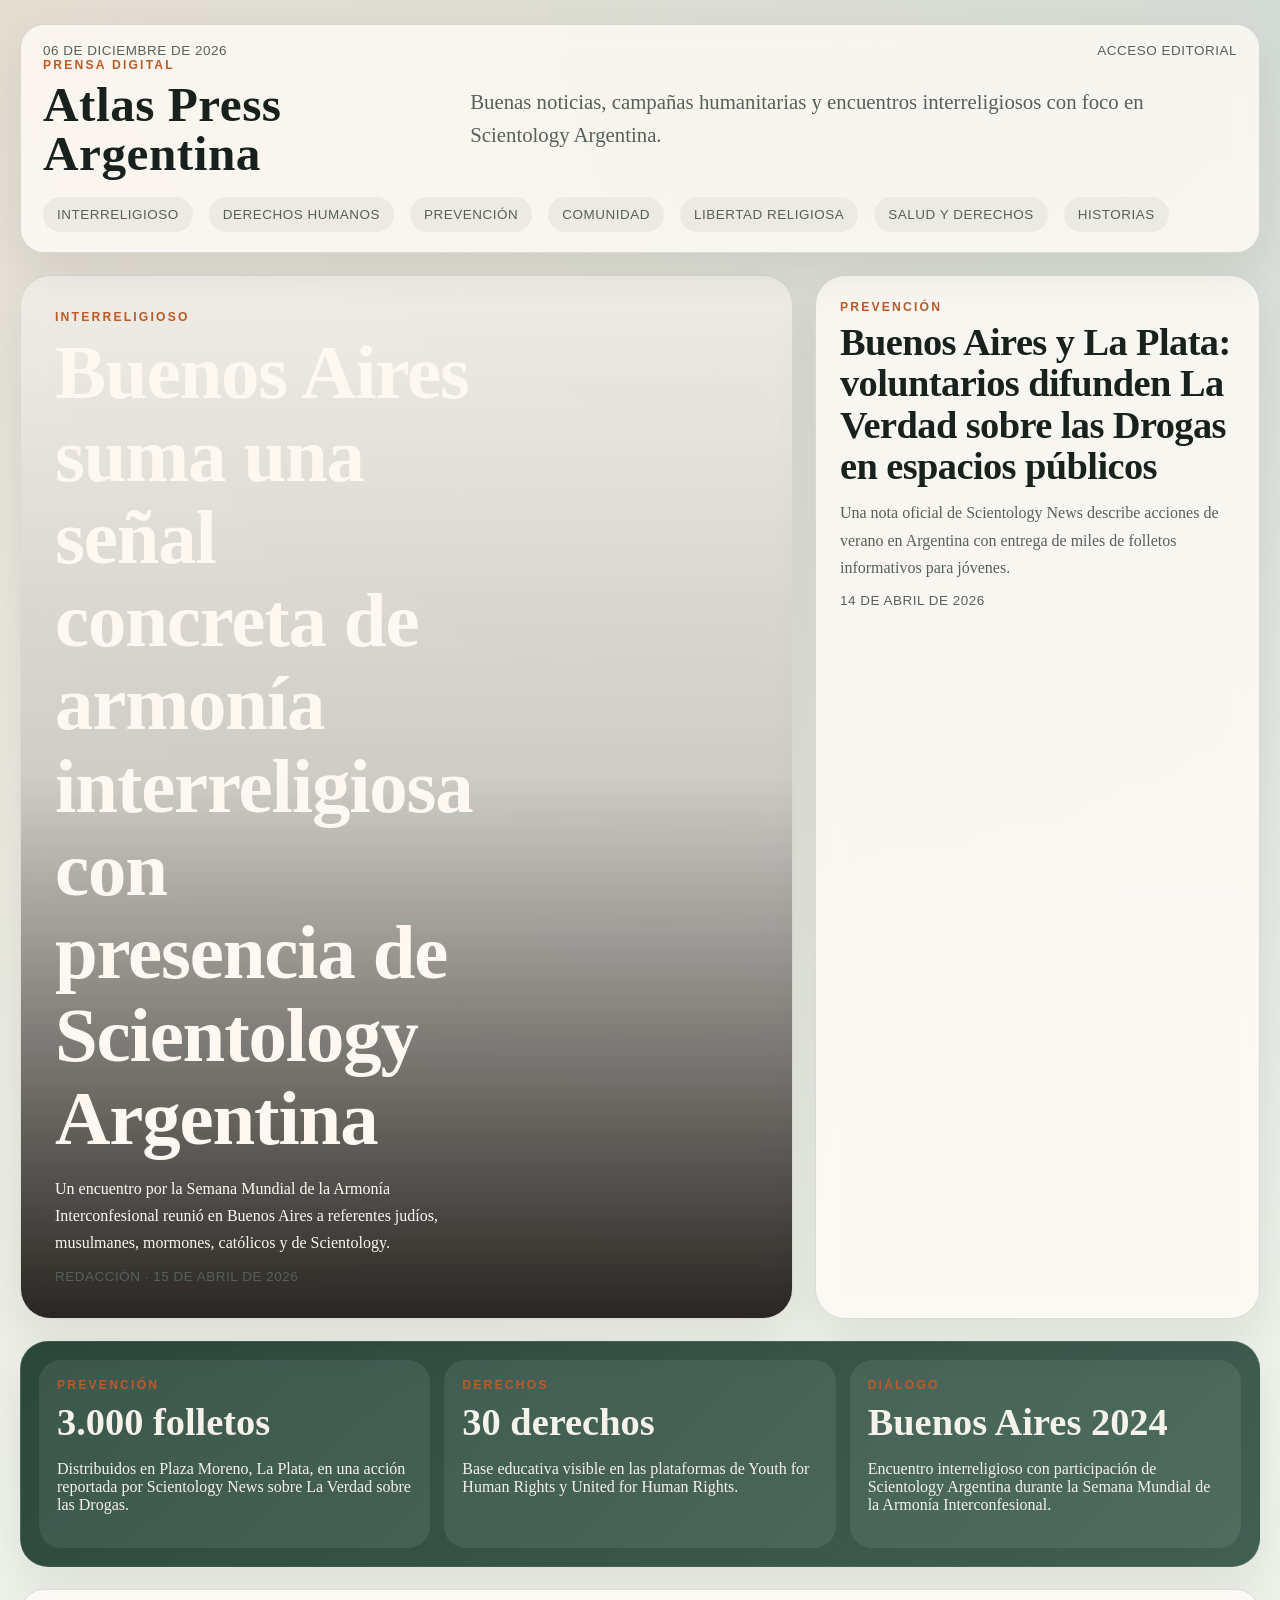
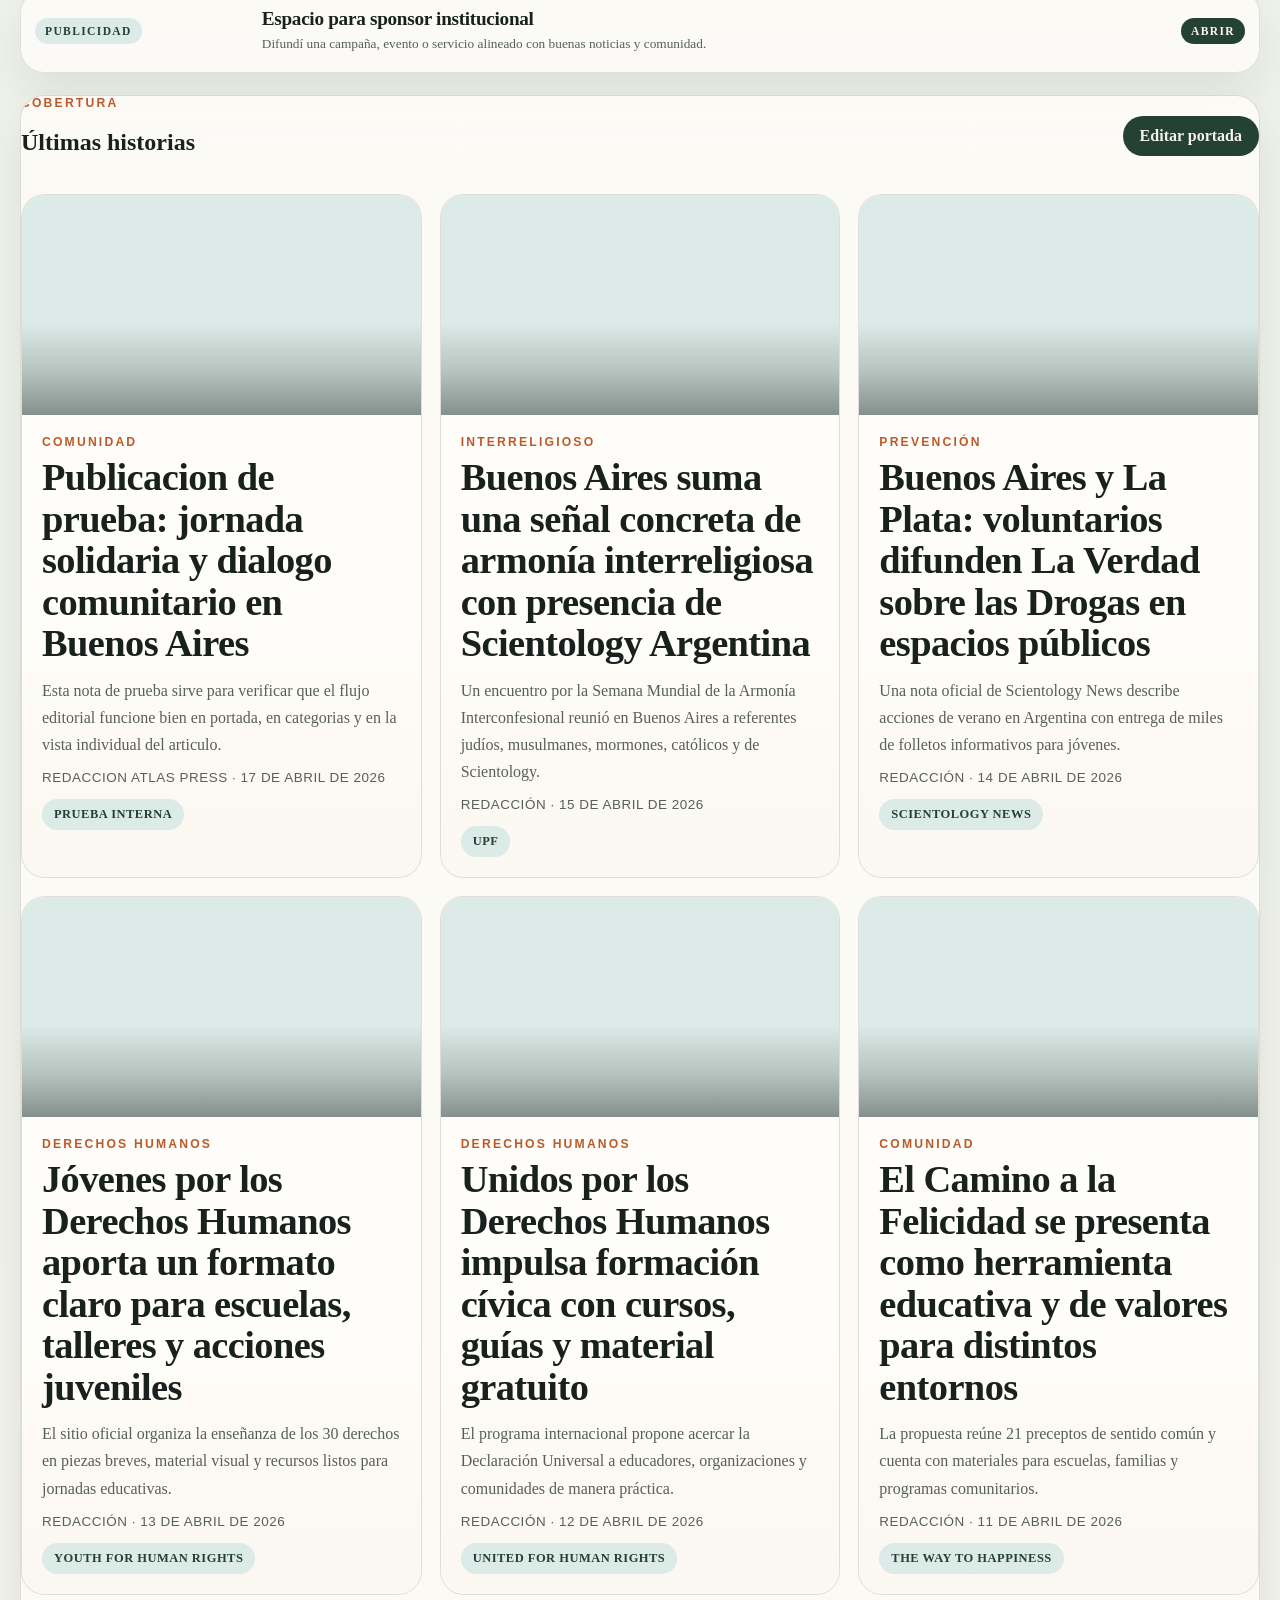
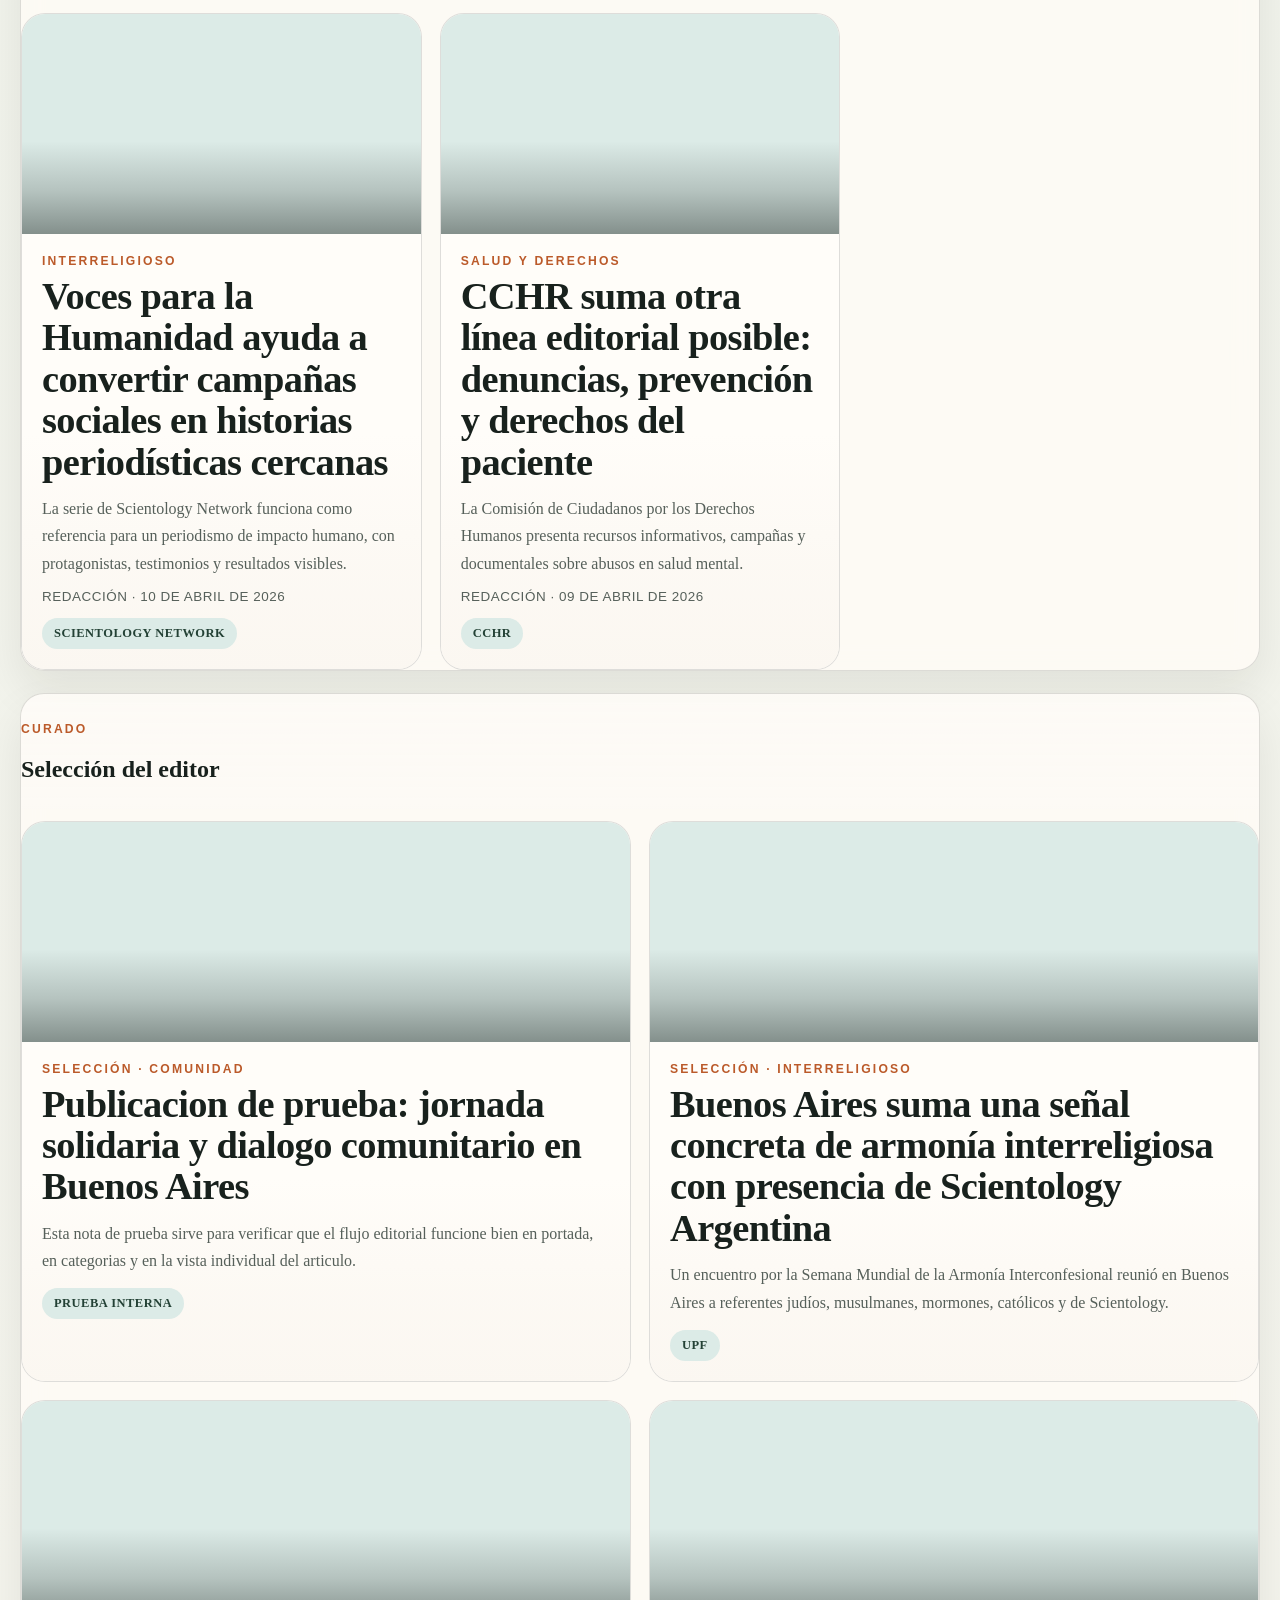
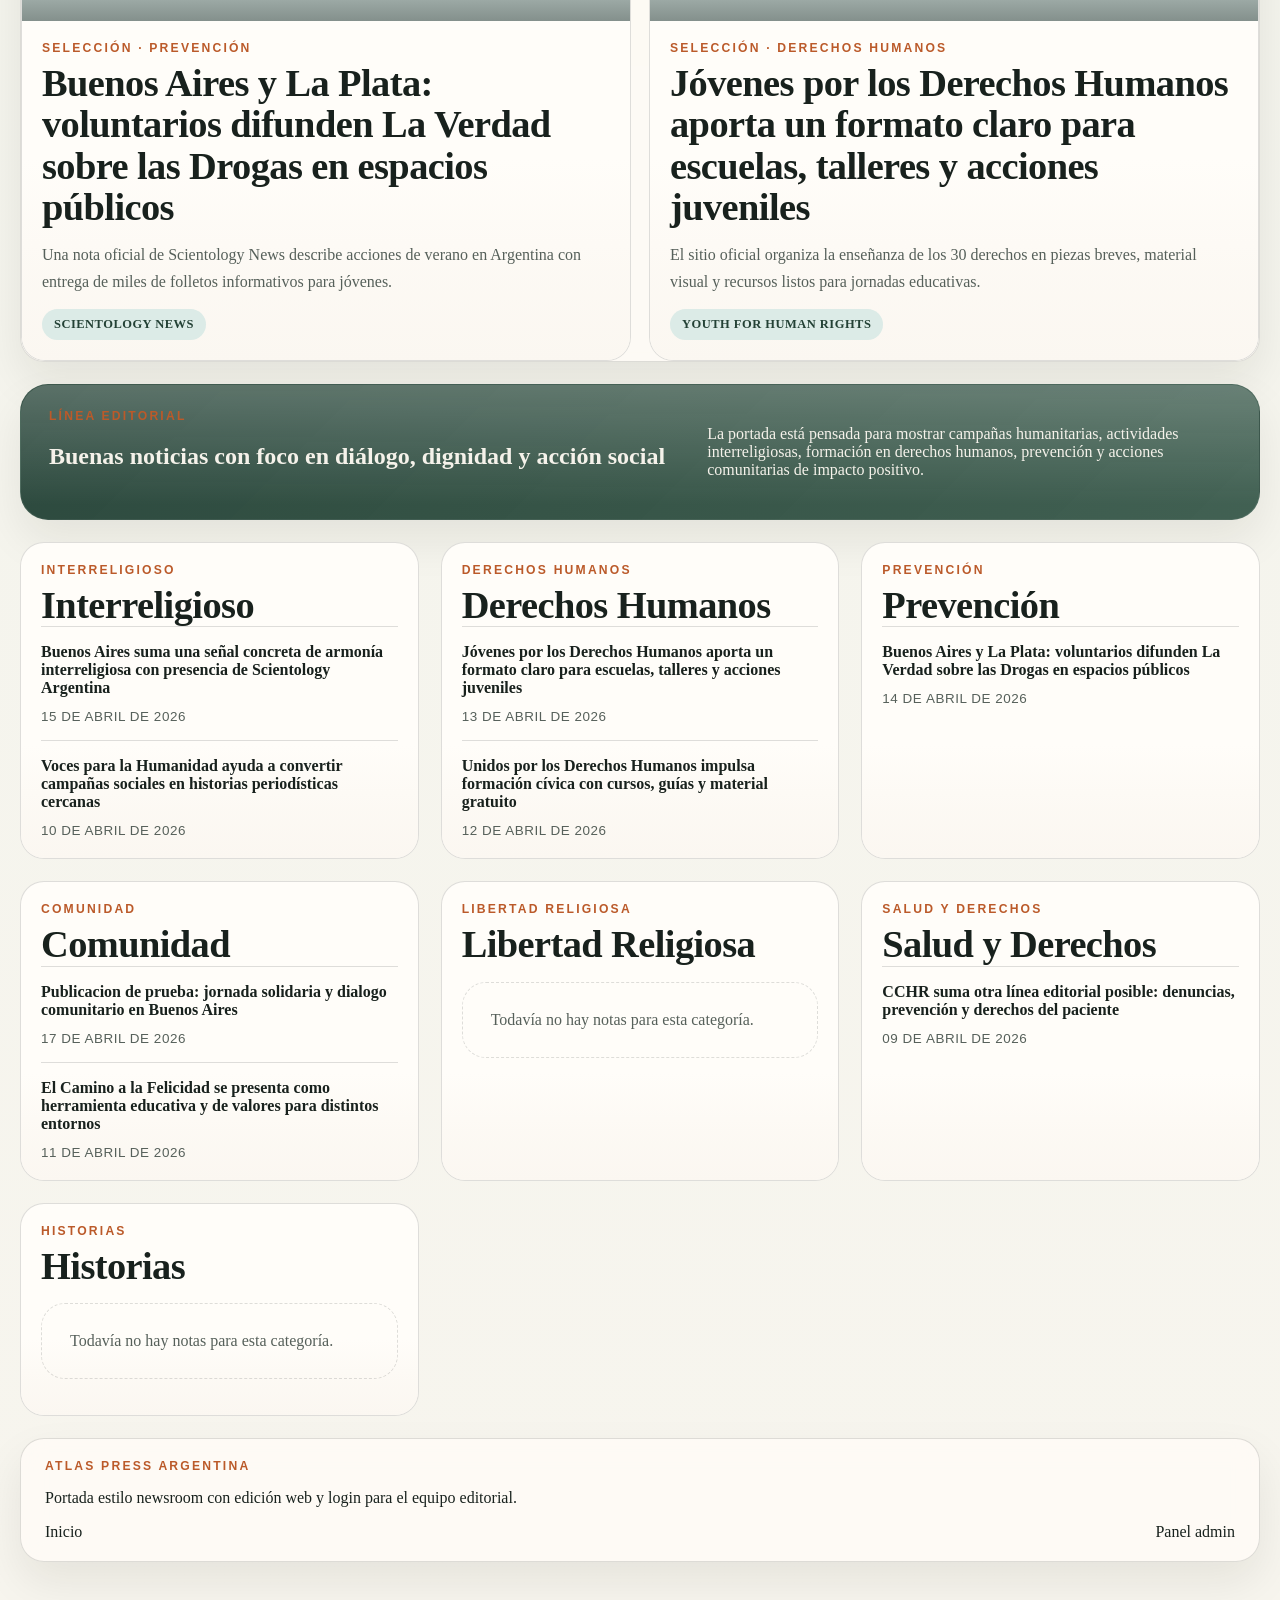
==== index.html @ bbb7d3df "Add files via upload" ====
<!DOCTYPE html>
<html lang="es">
<head>
  <meta charset="UTF-8">
  <meta name="viewport" content="width=device-width, initial-scale=1.0">
  <title>Atlas Press Argentina</title>
  <meta name="description" content="Portal editorial moderno con portada dinámica y administración web.">
  <link rel="stylesheet" href="assets/styles.css">
</head>
<body data-page="home">
  <div class="site-shell">
    <header class="topbar">
      <div class="topbar__meta">
        <span id="currentDate"></span>
        <a href="admin.html">Acceso editorial</a>
      </div>
      <div class="brand-row">
        <div>
          <p class="eyebrow">Prensa Digital</p>
          <a class="brand" href="index.html">Atlas Press<br>Argentina</a>
        </div>
        <p class="brand-copy">Noticias, análisis y cultura con una portada flexible para destacar lo importante.</p>
      </div>
      <nav class="section-nav" id="sectionNav"></nav>
    </header>

    <main class="layout">
      <section class="hero-grid">
        <article class="hero-card" id="heroStory"></article>
        <aside class="hero-side" id="heroSide"></aside>
      </section>

      <section class="impact-strip" id="impactStrip"></section>

      <aside class="sponsor-strip" id="sponsorStrip" aria-label="Publicidad"></aside>

      <section class="stream-section">
        <div class="section-heading">
          <div>
            <p class="eyebrow">Cobertura</p>
            <h2>Últimas historias</h2>
          </div>
          <a class="section-link" href="admin.html">Editar portada</a>
        </div>
        <div class="story-grid" id="latestStories"></div>
      </section>

      <section class="feature-band">
        <div class="section-heading">
          <div>
            <p class="eyebrow">Curado</p>
            <h2>Selección del editor</h2>
          </div>
        </div>
        <div class="feature-grid" id="editorPicks"></div>
      </section>

      <section class="mission-panel">
        <div>
          <p class="eyebrow">Línea Editorial</p>
          <h2>Buenas noticias con foco en diálogo, dignidad y acción social</h2>
        </div>
        <p>La portada está pensada para mostrar campañas humanitarias, actividades interreligiosas, formación en derechos humanos, prevención y acciones comunitarias de impacto positivo.</p>
      </section>

      <section class="category-columns" id="categoryColumns"></section>
    </main>

    <footer class="site-footer">
      <div>
        <p class="eyebrow">Atlas Press Argentina</p>
        <p>Portada estilo newsroom con edición web y login para el equipo editorial.</p>
      </div>
      <div class="footer-links">
        <a href="index.html">Inicio</a>
        <a href="admin.html">Panel admin</a>
      </div>
    </footer>
  </div>

  <script src="assets/app.js"></script>
</body>
</html>
---- assets/styles.css ----
:root {
  --font-brand: "Engravers MT", "Copperplate Gothic Bold", "Copperplate Gothic", "Bookman Old Style", "Times New Roman", serif;
  --font-serif: "Times New Roman", Georgia, serif;
  --font-article: "Times New Roman", Georgia, serif;
  --font-sans: Arial, Helvetica, sans-serif;
  --font-meta: Arial, Helvetica, sans-serif;
  --bg: #eef2ea;
  --paper: #fbf7f1;
  --paper-strong: #fffdf9;
  --ink: #18211d;
  --muted: #56605a;
  --line: rgba(24, 33, 29, 0.14);
  --accent: #bb5a2a;
  --forest: #234135;
  --sky: #dcebe7;
  --sun: #f2dfb9;
  --shadow: 0 20px 45px rgba(25, 20, 16, 0.08);
  --radius: 24px;
}

* {
  box-sizing: border-box;
}

html {
  scroll-behavior: smooth;
}

body {
  margin: 0;
  font-family: var(--font-article);
  color: var(--ink);
  background:
    radial-gradient(circle at top left, rgba(187, 90, 42, 0.14), transparent 24%),
    radial-gradient(circle at top right, rgba(35, 65, 53, 0.12), transparent 22%),
    linear-gradient(180deg, #edf5ef 0%, var(--bg) 24%, #f7f5ee 100%);
}


a {
  color: inherit;
  text-decoration: none;
}

.site-shell,
.admin-shell {
  width: min(1240px, calc(100% - 32px));
  margin: 0 auto;
  padding: 24px 0 40px;
}

.topbar,
.site-footer,
.admin-panel,
.hero-card,
.hero-side,
.stream-section,
.feature-band,
.article-layout,
.editor-card {
  background: rgba(255, 252, 247, 0.8);
  backdrop-filter: blur(12px);
  border: 1px solid var(--line);
  box-shadow: var(--shadow);
}

.stream-section,
.feature-band,
.mission-panel {
  position: relative;
  overflow: hidden;
}

.stream-section::before,
.feature-band::before,
.mission-panel::before {
  content: "";
  position: absolute;
  inset: 0 0 auto;
  height: 120px;
  background: linear-gradient(180deg, rgba(255, 255, 255, 0.22) 0%, rgba(255, 255, 255, 0) 100%);
  pointer-events: none;
}

.stream-section > *,
.feature-band > *,
.mission-panel > * {
  position: relative;
  z-index: 1;
}

.topbar,
.site-footer,
.admin-panel,
.stream-section,
.feature-band,
.article-layout,
.editor-card {
  border-radius: var(--radius);
}

.feature-band {
  padding-top: 28px;
}


.topbar {
  padding: 18px 22px 20px;
  position: relative;
  z-index: 1;
  margin-bottom: 22px;
}


.topbar__meta,
.brand-row,
.section-nav,
.section-heading,
.dashboard-header,
.dashboard-actions,
.story-meta,
.footer-links {
  display: flex;
  align-items: center;
  justify-content: space-between;
  gap: 16px;
}

.form-split {
  display: grid;
  grid-template-columns: repeat(2, minmax(0, 1fr));
  align-items: start;
  gap: 16px;
}

.topbar__meta,
.section-nav,
.hint,
.meta-line {
  font-size: 0.84rem;
  color: var(--muted);
  letter-spacing: 0.04em;
  text-transform: uppercase;
  font-family: var(--font-meta);
}

.brand {
  font-family: var(--font-brand);
  font-size: clamp(1.75rem, 4.2vw, 3.08rem);
  line-height: 1;
  font-weight: 700;
  letter-spacing: 0.01em;
  text-shadow: 0 1px 0 rgba(255, 255, 255, 0.28);
}


.brand-copy,
.admin-copy,
.article-body p,
.story-excerpt {
  color: var(--muted);
  line-height: 1.7;
  font-family: var(--font-article);
}

.brand-copy {
  font-size: 1.3em;
  line-height: 1.6;
}

.eyebrow {
  margin: 0 0 8px;
  color: var(--accent);
  text-transform: uppercase;
  letter-spacing: 0.18em;
  font-size: 0.76rem;
  font-weight: 800;
  font-family: var(--font-meta);
}

.section-nav {
  margin-top: 18px;
  flex-wrap: wrap;
  justify-content: flex-start;
}


.section-nav a,
.section-link,
.button {
  transition: transform 160ms ease, background-color 160ms ease, color 160ms ease, border-color 160ms ease;
}

.section-nav a {
  padding: 10px 14px;
  border-radius: 999px;
  background: rgba(32, 54, 47, 0.06);
  font-family: var(--font-sans);
}


.section-nav a:hover,
.section-link:hover,
.button:hover {
  transform: translateY(-1px);
}


.layout,
.category-columns {
  display: grid;
  gap: 22px;
}

.impact-strip,
.mission-panel {
  background: linear-gradient(135deg, rgba(35, 65, 53, 0.96), rgba(49, 83, 69, 0.92));
  color: #f5f2ea;
  border-radius: 28px;
  border: 1px solid rgba(255, 255, 255, 0.08);
  box-shadow: var(--shadow);
}

.sponsor-strip {
  display: block;
  scroll-margin-top: 140px;
}

.sponsor-card {
  display: grid;
  grid-template-columns: auto 92px minmax(0, 1fr) auto;
  align-items: center;
  gap: 14px;
  padding: 12px 14px;
  border: 1px solid rgba(24, 33, 29, 0.12);
  border-radius: 24px;
  background: rgba(255, 253, 249, 0.78);
  box-shadow: var(--shadow);
}

.sponsor-card__label,
.sponsor-card__cta {
  padding: 7px 10px;
  border-radius: 999px;
  font-size: 0.72rem;
  font-weight: 800;
  letter-spacing: 0.12em;
  text-transform: uppercase;
}

.sponsor-card__label {
  background: var(--sky);
  color: var(--forest);
}

.sponsor-card__image {
  width: 92px;
  height: 58px;
  display: grid;
  place-items: center;
  border-radius: 16px;
  background-size: cover;
  background-position: center;
}

.sponsor-card__image--link {
  background: var(--sky);
  color: var(--forest);
  font-size: 0.72rem;
  font-weight: 800;
  text-transform: uppercase;
}

.sponsor-card__body {
  display: grid;
  gap: 4px;
}

.sponsor-card__body strong {
  font-family: var(--font-serif);
  font-size: 1.2rem;
  letter-spacing: -0.015em;
}

.sponsor-card__body small {
  color: var(--muted);
  line-height: 1.45;
}

.sponsor-card__cta {
  background: var(--forest);
  color: #fff8f1;
}

.impact-strip {
  display: grid;
  grid-template-columns: repeat(3, minmax(0, 1fr));
  gap: 14px;
  padding: 18px;
}


.impact-card {
  padding: 18px;
  border-radius: 22px;
  background: rgba(255, 255, 255, 0.08);
}


.impact-card strong {
  display: block;
  font-family: var(--font-serif);
  font-size: clamp(1.8rem, 3vw, 2.5rem);
}

.mission-panel {
  display: grid;
  grid-template-columns: minmax(0, 1.1fr) minmax(0, 0.9fr);
  gap: 18px;
  padding: 24px 28px;
}


.hero-grid {
  display: grid;
  grid-template-columns: minmax(0, 1.65fr) minmax(320px, 0.95fr);
  gap: 22px;
}


.hero-card,
.hero-side {
  border-radius: 30px;
  overflow: hidden;
}


.hero-card {
  min-height: 560px;
  position: relative;
  color: #fff8f1;
  display: flex;
  align-items: end;
  padding: 34px;
  background-size: cover;
  background-position: center top;
}


.hero-card::before {
  content: "";
  position: absolute;
  inset: 0;
  background: linear-gradient(180deg, rgba(11, 8, 5, 0.04) 0%, rgba(11, 8, 5, 0.18) 48%, rgba(11, 8, 5, 0.88) 100%);
}

.hero-card > * {
  position: relative;
  z-index: 1;
}

.hero-title,
.article-title,
.story-card h3,
.mini-story h4,
.column-card h3,
.admin-panel h1,
.editor-card h2,
.seed-box h3 {
  margin: 0;
  font-family: var(--font-serif);
  line-height: 1.08;
  letter-spacing: -0.015em;
}

.hero-title {
  font-size: clamp(3rem, 6vw, 5.4rem);
  max-width: 11ch;
}

.hero-copy {
  max-width: 55ch;
  margin: 14px 0 0;
  line-height: 1.7;
  font-family: var(--font-article);
}

.hero-side {
  padding: 24px;
  display: grid;
  gap: 18px;
}


.mini-story {
  padding-bottom: 18px;
  border-bottom: 1px solid var(--line);
  position: relative;
}


.mini-story:last-child {
  padding-bottom: 0;
  border-bottom: 0;
}

.mini-story::after {
  content: "";
  position: absolute;
  inset: auto 0 0;
  height: 42%;
  background: linear-gradient(180deg, rgba(251, 247, 241, 0) 0%, rgba(251, 247, 241, 0.52) 58%, rgba(251, 247, 241, 0.92) 100%);
  pointer-events: none;
}

.mini-story > * {
  position: relative;
  z-index: 1;
}

.mini-story h4,
.story-card h3,
.column-card h3,
.article-title,
.admin-panel h1,
.editor-card h2 {
  font-size: clamp(1.8rem, 3vw, 2.8rem);
}

.section-heading {
  margin-bottom: 18px;
}


.section-link,
.button {
  display: inline-flex;
  align-items: center;
  justify-content: center;
  gap: 10px;
  cursor: pointer;
  border-radius: 999px;
  font-weight: 800;
  border: 1px solid transparent;
}

.section-link {
  padding: 10px 16px;
  background: var(--forest);
  color: #f7f1e8;
}

.story-grid,
.feature-grid,
.dashboard-grid {
  display: grid;
  gap: 18px;
}

.story-grid {
  grid-template-columns: repeat(3, minmax(0, 1fr));
}


.feature-grid {
  grid-template-columns: repeat(2, minmax(0, 1fr));
}


.story-card,
.column-card {
  background: var(--paper-strong);
  border: 1px solid var(--line);
  border-radius: 24px;
  overflow: hidden;
  position: relative;
}

.story-card::after,
.column-card::after {
  content: "";
  position: absolute;
  inset: auto 0 0;
  height: 36%;
  background: linear-gradient(180deg, rgba(251, 247, 241, 0) 0%, rgba(251, 247, 241, 0.68) 58%, rgba(251, 247, 241, 0.98) 100%);
  pointer-events: none;
}


.story-card__image {
  height: 220px;
  position: relative;
  background-size: cover;
  background-position: center top;
}

.story-card__image::after,
.image-slot::after,
.article-cover::after {
  content: "";
  position: absolute;
  inset: auto 0 0;
  height: 42%;
  background: linear-gradient(180deg, rgba(24, 33, 29, 0) 0%, rgba(24, 33, 29, 0.2) 54%, rgba(24, 33, 29, 0.45) 100%);
  pointer-events: none;
}

.image-slot {
  display: grid;
  min-height: 220px;
  position: relative;
  align-items: center;
  justify-items: center;
  padding: 18px;
  background-size: cover;
  background-position: center top;
  background-color: var(--sky);
  color: var(--forest);
  text-align: center;
}

.image-slot > * {
  position: relative;
  z-index: 1;
}

.image-slot--link,
.image-slot--empty,
.hero-card--linked-image {
  background:
    linear-gradient(135deg, rgba(35, 65, 53, 0.14), rgba(187, 90, 42, 0.14)),
    var(--paper-strong);
}

.image-slot--link strong,
.image-link-button {
  display: inline-flex;
  margin-top: 8px;
  padding: 9px 12px;
  border-radius: 999px;
  background: var(--forest);
  color: #fff8f1;
  font-family: var(--font-meta);
  font-size: 0.78rem;
  font-weight: 800;
  letter-spacing: 0.08em;
  text-transform: uppercase;
}

.story-card__body,
.column-card__body {
  padding: 20px;
  position: relative;
  z-index: 1;
}


.source-pill {
  display: inline-flex;
  margin-top: 14px;
  padding: 8px 12px;
  border-radius: 999px;
  background: var(--sky);
  color: var(--forest);
  font-size: 0.78rem;
  font-weight: 800;
  letter-spacing: 0.04em;
  text-transform: uppercase;
}

.story-excerpt,
.meta-line,
.article-body p {
  margin: 12px 0 0;
}

.category-columns {
  grid-template-columns: repeat(3, minmax(0, 1fr));
}


.column-card__list {
  display: grid;
  gap: 16px;
}

.column-card__item {
  padding-top: 16px;
  border-top: 1px solid var(--line);
}

.site-footer {
  margin-top: 22px;
  padding: 20px 24px;
}


.article-layout {
  padding: 34px;
}

.article-hero {
  display: grid;
  grid-template-columns: minmax(0, 1.2fr) minmax(280px, 0.8fr);
  gap: 26px;
  align-items: start;
}

.article-cover {
  min-height: 420px;
  border-radius: 28px;
  position: relative;
  background-size: cover;
  background-position: center top;
  overflow: hidden;
}

.article-cover--link {
  display: grid;
}

.article-cover--link .image-slot {
  min-height: 420px;
}

.article-title {
  font-size: clamp(3.2rem, 6vw, 5rem);
}

.article-body {
  max-width: 740px;
  margin-top: 34px;
}

.article-body p {
  font-size: 1.08rem;
  font-family: var(--font-article);
}

.admin-shell {
  min-height: 100vh;
  display: grid;
  place-items: center;
}

.admin-panel {
  width: min(1120px, 100%);
  padding: 28px;
}

.admin-hero {
  display: flex;
  align-items: center;
  justify-content: space-between;
  gap: 20px;
  margin-bottom: 18px;
  padding: 24px;
  border-radius: 28px;
  background:
    linear-gradient(135deg, rgba(35, 65, 53, 0.96), rgba(57, 91, 76, 0.92)),
    var(--forest);
  color: #fff8f1;
}

.admin-hero .eyebrow,
.admin-hero .admin-copy {
  color: #f2dfb9;
}

.admin-hero h1 {
  margin: 0;
  max-width: 760px;
  font-family: var(--font-serif);
  font-size: clamp(2.5rem, 5vw, 4rem);
  letter-spacing: -0.04em;
  line-height: 0.98;
}

.admin-quick-actions {
  display: grid;
  grid-template-columns: repeat(3, minmax(0, 1fr));
  gap: 14px;
  margin-bottom: 20px;
}

.quick-action-card {
  display: grid;
  gap: 6px;
  padding: 18px;
  border-radius: 22px;
  background: var(--paper-strong);
  border: 1px solid var(--line);
  box-shadow: 0 12px 28px rgba(25, 20, 16, 0.06);
}

.quick-action-card span {
  display: grid;
  width: 32px;
  height: 32px;
  place-items: center;
  border-radius: 999px;
  background: var(--forest);
  color: #fff8f1;
  font-weight: 800;
}

.quick-action-card strong {
  font-family: var(--font-serif);
  font-size: 1.55rem;
  letter-spacing: -0.02em;
}

.quick-action-card small,
.form-intro {
  color: var(--muted);
  line-height: 1.55;
}

.quick-action-card--ad span {
  background: var(--accent);
}

.form-section {
  display: grid;
  gap: 14px;
  padding: 16px;
  border: 1px solid rgba(24, 33, 29, 0.1);
  border-radius: 22px;
  background:
    linear-gradient(180deg, rgba(255, 253, 249, 0.92), rgba(255, 253, 249, 0.72)),
    var(--paper-strong);
}

.form-section__title {
  margin: 0;
  color: var(--forest);
  font-size: 0.78rem;
  font-weight: 900;
  letter-spacing: 0.12em;
  text-transform: uppercase;
}

.editor-card label span,
.auth-form label span {
  color: var(--ink);
}

.auth-panel {
  max-width: 520px;
}

.auth-form,
#storyForm,
#settingsForm {
  display: grid;
  gap: 14px;
}

label {
  display: grid;
  gap: 8px;
  font-size: 0.95rem;
  font-weight: 700;
  font-family: var(--font-sans);
}

.field-hint {
  color: var(--muted);
  font-size: 0.78rem;
  font-weight: 500;
  line-height: 1.45;
  font-family: var(--font-sans);
}

.image-picker {
  display: grid;
  gap: 8px;
}

.image-picker__button {
  width: fit-content;
  border-style: dashed;
  background: rgba(35, 65, 53, 0.06);
  color: var(--forest);
}

.image-picker input[type="file"] {
  position: absolute;
  inline-size: 1px;
  block-size: 1px;
  opacity: 0;
  pointer-events: none;
}

input,
textarea,
select {
  width: 100%;
  font-family: var(--font-sans);
  font-size: 1rem;
  padding: 15px 16px;
  border-radius: 18px;
  border: 1px solid var(--line);
  background: rgba(255, 253, 250, 0.92);
  color: var(--ink);
  transition: border-color 160ms ease, box-shadow 160ms ease, background-color 160ms ease;
}

select {
  cursor: pointer;
}

input:focus,
textarea:focus,
select:focus {
  outline: none;
  border-color: rgba(187, 90, 42, 0.55);
  box-shadow: 0 0 0 4px rgba(187, 90, 42, 0.12);
  background: #fff;
}

textarea {
  resize: vertical;
  min-height: 110px;
}

.button {
  padding: 12px 18px;
  font-family: var(--font-sans);
  font-size: 0.95rem;
}

.button--primary {
  background: var(--accent);
  color: #fff7f1;
}

.button--ghost {
  background: transparent;
  color: var(--ink);
  border-color: var(--line);
}

.admin-hero .button--ghost {
  background: rgba(255, 255, 255, 0.1);
  color: #fff8f1;
  border-color: rgba(255, 255, 255, 0.22);
}

.dashboard-grid {
  grid-template-columns: minmax(0, 1.45fr) minmax(280px, 0.85fr);
  margin: 20px 0;
}

.stories-table {
  display: grid;
  gap: 12px;
}

.story-row {
  display: grid;
  grid-template-columns: minmax(0, 2fr) minmax(130px, 0.7fr) minmax(160px, 0.8fr) auto;
  gap: 12px;
  align-items: center;
  padding: 14px 16px;
  border: 1px solid var(--line);
  border-radius: 18px;
  background: var(--paper-strong);
  transition: transform 160ms ease, box-shadow 160ms ease, border-color 160ms ease;
}

.story-row:hover,
.quick-action-card:hover {
  transform: translateY(-2px);
  border-color: rgba(35, 65, 53, 0.24);
  box-shadow: 0 18px 38px rgba(25, 20, 16, 0.09);
}

.story-row__actions {
  display: flex;
  gap: 10px;
  justify-content: flex-end;
}

.seed-box {
  margin-top: 22px;
  padding-top: 18px;
  border-top: 1px solid var(--line);
}

.publish-feedback {
  padding: 14px 16px;
  border-radius: 18px;
  background: rgba(35, 65, 53, 0.08);
  border: 1px solid rgba(35, 65, 53, 0.18);
  color: var(--forest);
}

.admin-section-split {
  margin-top: 22px;
  border-color: rgba(187, 90, 42, 0.28);
}

.ad-form {
  display: grid;
  gap: 14px;
  padding: 18px;
  border-radius: 22px;
  background: rgba(187, 90, 42, 0.06);
  border: 1px solid rgba(187, 90, 42, 0.16);
}

.ad-preview {
  margin-bottom: 16px;
}

.ad-preview .sponsor-card {
  box-shadow: none;
}

.ad-row {
  border-style: dashed;
  background: rgba(255, 253, 249, 0.72);
}

.publish-feedback a {
  font-weight: 800;
  text-decoration: underline;
}

.checkbox {
  grid-template-columns: auto 1fr;
  align-items: center;
}

.checkbox input {
  width: auto;
  accent-color: var(--accent);
}

.form-split .checkbox {
  min-height: 58px;
  padding: 14px 16px;
  border: 1px solid var(--line);
  border-radius: 18px;
  background: rgba(255, 253, 250, 0.84);
}

.editor-card {
  scroll-margin-top: 140px;
}

.ad-form .form-section {
  background:
    linear-gradient(180deg, rgba(255, 250, 245, 0.96), rgba(255, 250, 245, 0.78)),
    var(--paper-strong);
  border-color: rgba(187, 90, 42, 0.16);
}

.settings-card {
  display: grid;
  gap: 16px;
  align-self: start;
  background:
    radial-gradient(circle at top right, rgba(187, 90, 42, 0.12), transparent 38%),
    linear-gradient(180deg, rgba(255, 253, 249, 0.96), rgba(239, 246, 241, 0.82)),
    var(--paper-strong);
}

.settings-card__header {
  display: grid;
  grid-template-columns: auto 1fr;
  align-items: start;
  gap: 14px;
  padding: 6px 4px 2px;
}

.settings-card__header h2 {
  margin-bottom: 8px;
}

.settings-icon {
  display: grid;
  width: 56px;
  height: 56px;
  place-items: center;
  border-radius: 18px;
  background:
    linear-gradient(135deg, var(--forest), rgba(35, 65, 53, 0.76));
  color: #fff8f1;
  font-family: var(--font-serif);
  font-size: 1.45rem;
  font-weight: 800;
  letter-spacing: -0.05em;
  box-shadow: 0 14px 26px rgba(35, 65, 53, 0.18);
}

.settings-summary {
  display: grid;
  grid-template-columns: repeat(2, minmax(0, 1fr));
  gap: 10px;
}

.settings-summary div {
  padding: 14px;
  border: 1px solid rgba(35, 65, 53, 0.12);
  border-radius: 18px;
  background: rgba(255, 253, 249, 0.74);
}

.settings-summary span {
  display: block;
  color: var(--muted);
  font-size: 0.72rem;
  font-weight: 800;
  letter-spacing: 0.12em;
  text-transform: uppercase;
  font-family: var(--font-meta);
}

.settings-summary strong {
  display: block;
  margin-top: 5px;
  font-family: var(--font-serif);
  font-size: 1.35rem;
  letter-spacing: -0.02em;
}

.settings-form {
  display: grid;
  gap: 14px;
}

.settings-section {
  border-color: rgba(35, 65, 53, 0.16);
  background:
    linear-gradient(180deg, rgba(255, 253, 249, 0.96), rgba(255, 253, 249, 0.76)),
    var(--paper-strong);
}

.settings-section--demo {
  margin-top: 0;
  padding: 18px;
  display: grid;
  gap: 14px;
  border: 1px solid rgba(187, 90, 42, 0.2);
  border-radius: 22px;
  background:
    linear-gradient(135deg, rgba(187, 90, 42, 0.1), rgba(242, 223, 185, 0.24)),
    var(--paper-strong);
}

.settings-section--demo h3 {
  margin-top: 8px;
}

.settings-section--demo p {
  color: var(--muted);
  line-height: 1.6;
}

.settings-section--demo .button {
  justify-self: start;
}

.story-editor-card {
  display: grid;
  gap: 16px;
  background:
    radial-gradient(circle at top left, rgba(35, 65, 53, 0.1), transparent 34%),
    linear-gradient(180deg, rgba(255, 253, 249, 0.98), rgba(248, 244, 236, 0.86)),
    var(--paper-strong);
}

.story-editor-header {
  display: grid;
  grid-template-columns: auto 1fr;
  align-items: start;
  gap: 14px;
}

.story-editor-header h2 {
  margin-bottom: 8px;
}

.story-editor-icon {
  display: grid;
  width: 56px;
  height: 56px;
  place-items: center;
  border-radius: 18px;
  background:
    linear-gradient(135deg, var(--accent), rgba(187, 90, 42, 0.72));
  color: #fff8f1;
  font-family: var(--font-serif);
  font-size: 1.65rem;
  font-weight: 800;
  letter-spacing: -0.06em;
  box-shadow: 0 14px 26px rgba(187, 90, 42, 0.18);
}

.editor-summary {
  display: grid;
  grid-template-columns: repeat(3, minmax(0, 1fr));
  gap: 10px;
}

.editor-summary div {
  padding: 14px;
  border: 1px solid rgba(24, 33, 29, 0.1);
  border-radius: 18px;
  background: rgba(255, 253, 249, 0.78);
}

.editor-summary span {
  display: block;
  color: var(--muted);
  font-size: 0.72rem;
  font-weight: 800;
  letter-spacing: 0.12em;
  text-transform: uppercase;
  font-family: var(--font-meta);
}

.editor-summary strong {
  display: block;
  margin-top: 5px;
  font-family: var(--font-serif);
  font-size: 1.35rem;
  letter-spacing: -0.02em;
}

.story-editor-card .form-section {
  position: relative;
  overflow: hidden;
}

.story-editor-card .form-section::before {
  content: "";
  position: absolute;
  inset: 0 auto 0 0;
  width: 4px;
  background: rgba(187, 90, 42, 0.36);
}

.story-editor-card .form-section > * {
  position: relative;
}

.hidden {
  display: none;
}

.back-link {
  display: inline-block;
  margin-top: 18px;
  color: var(--accent);
  font-weight: 800;
}

.empty-state {
  padding: 28px;
  border: 1px dashed var(--line);
  border-radius: 24px;
  color: var(--muted);
}

@media (max-width: 980px) {
  .hero-grid,
  .article-hero,
  .dashboard-grid,
  .story-grid,
  .feature-grid,
  .category-columns,
  .impact-strip,
  .mission-panel {
    grid-template-columns: 1fr;
  }

  .sponsor-card {
    grid-template-columns: 74px minmax(0, 1fr);
  }

  .sponsor-card__label,
  .sponsor-card__cta {
    display: none;
  }

  .sponsor-card__image {
    width: 74px;
    height: 74px;
  }

  .story-row {
    grid-template-columns: 1fr;
  }

  .dashboard-actions,
  .brand-row,
  .topbar__meta,
  .section-heading,
  .admin-hero {
    align-items: flex-start;
    flex-direction: column;
  }

  .admin-quick-actions {
    grid-template-columns: 1fr;
  }

}

@media (max-width: 780px) {
  .form-split {
    grid-template-columns: 1fr;
  }

  .editor-summary {
    grid-template-columns: 1fr;
  }
}

@media (max-width: 720px) {
  .site-shell,
  .admin-shell {
    width: min(100% - 20px, 1240px);
  }

  .topbar,
  .stream-section,
  .feature-band,
  .article-layout,
  .admin-panel,
  .site-footer {
    padding: 18px;
  }

  .hero-card {
    min-height: 460px;
    padding: 24px;
  }

  .hero-title,
  .article-title {
    max-width: none;
  }
}
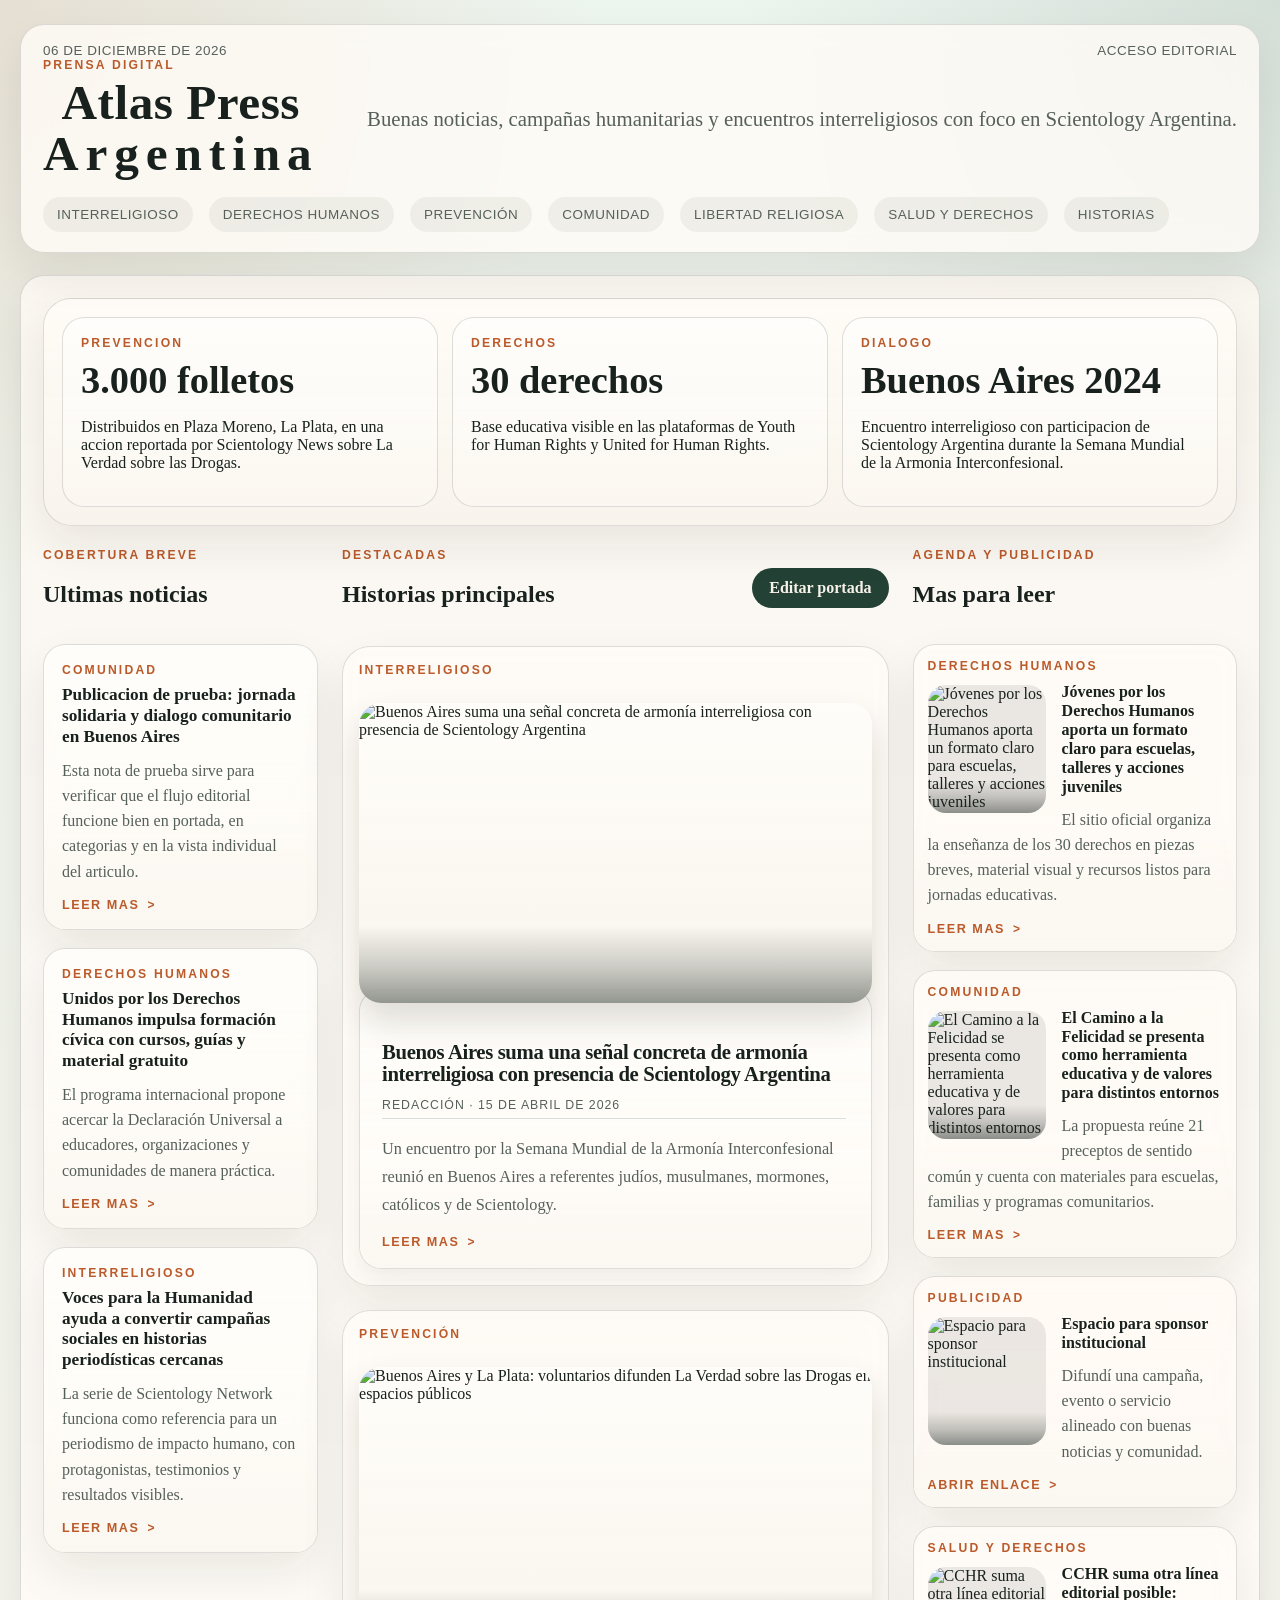
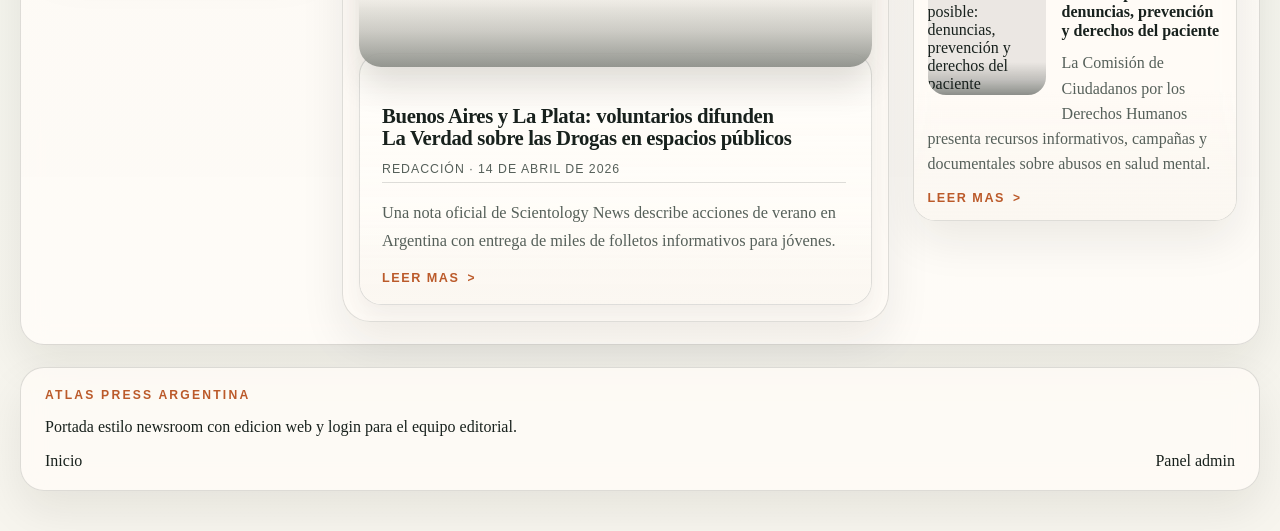
==== commit be683f55: "Add files via upload" ====
--- a/index.html
+++ b/index.html
@@ -4,7 +4,7 @@
   <meta charset="UTF-8">
   <meta name="viewport" content="width=device-width, initial-scale=1.0">
   <title>Atlas Press Argentina</title>
-  <meta name="description" content="Portal editorial moderno con portada dinámica y administración web.">
+  <meta name="description" content="Portal editorial moderno con portada dinamica y administracion web.">
   <link rel="stylesheet" href="assets/styles.css">
 </head>
 <body data-page="home">
@@ -17,59 +17,56 @@
       <div class="brand-row">
         <div>
           <p class="eyebrow">Prensa Digital</p>
-          <a class="brand" href="index.html">Atlas Press<br>Argentina</a>
+          <a class="brand" href="index.html">
+            <span class="brand__main">Atlas Press</span>
+            <span class="brand__sub">Argentina</span>
+          </a>
         </div>
-        <p class="brand-copy">Noticias, análisis y cultura con una portada flexible para destacar lo importante.</p>
+        <p class="brand-copy">Noticias, analisis y cultura con una portada flexible para destacar lo importante.</p>
       </div>
       <nav class="section-nav" id="sectionNav"></nav>
     </header>
 
     <main class="layout">
-      <section class="hero-grid">
-        <article class="hero-card" id="heroStory"></article>
-        <aside class="hero-side" id="heroSide"></aside>
+      <section class="impact-strip" id="impactStrip"></section>
+      <section class="newsroom-grid">
+        <aside class="news-column news-column--left">
+          <div class="section-heading section-heading--compact">
+            <div>
+              <p class="eyebrow">Cobertura breve</p>
+              <h2>Ultimas noticias</h2>
+            </div>
+          </div>
+          <div id="leftColumn"></div>
+        </aside>
+
+        <section class="news-column news-column--center">
+          <div class="section-heading">
+            <div>
+              <p class="eyebrow">Destacadas</p>
+              <h2>Historias principales</h2>
+            </div>
+            <a class="section-link" href="admin.html">Editar portada</a>
+          </div>
+          <div id="centerColumn"></div>
+        </section>
+
+        <aside class="news-column news-column--right">
+          <div class="section-heading section-heading--compact">
+            <div>
+              <p class="eyebrow">Agenda y publicidad</p>
+              <h2>Mas para leer</h2>
+            </div>
+          </div>
+          <div id="rightColumn"></div>
+        </aside>
       </section>
-
-      <section class="impact-strip" id="impactStrip"></section>
-
-      <aside class="sponsor-strip" id="sponsorStrip" aria-label="Publicidad"></aside>
-
-      <section class="stream-section">
-        <div class="section-heading">
-          <div>
-            <p class="eyebrow">Cobertura</p>
-            <h2>Últimas historias</h2>
-          </div>
-          <a class="section-link" href="admin.html">Editar portada</a>
-        </div>
-        <div class="story-grid" id="latestStories"></div>
-      </section>
-
-      <section class="feature-band">
-        <div class="section-heading">
-          <div>
-            <p class="eyebrow">Curado</p>
-            <h2>Selección del editor</h2>
-          </div>
-        </div>
-        <div class="feature-grid" id="editorPicks"></div>
-      </section>
-
-      <section class="mission-panel">
-        <div>
-          <p class="eyebrow">Línea Editorial</p>
-          <h2>Buenas noticias con foco en diálogo, dignidad y acción social</h2>
-        </div>
-        <p>La portada está pensada para mostrar campañas humanitarias, actividades interreligiosas, formación en derechos humanos, prevención y acciones comunitarias de impacto positivo.</p>
-      </section>
-
-      <section class="category-columns" id="categoryColumns"></section>
     </main>
 
     <footer class="site-footer">
       <div>
         <p class="eyebrow">Atlas Press Argentina</p>
-        <p>Portada estilo newsroom con edición web y login para el equipo editorial.</p>
+        <p>Portada estilo newsroom con edicion web y login para el equipo editorial.</p>
       </div>
       <div class="footer-links">
         <a href="index.html">Inicio</a>
--- a/assets/styles.css
+++ b/assets/styles.css
@@ -1,5 +1,7 @@
 :root {
-  --font-brand: "Engravers MT", "Copperplate Gothic Bold", "Copperplate Gothic", "Bookman Old Style", "Times New Roman", serif;
+  color-scheme: light dark;
+  --font-brand-main: "Copperplate Gothic Bold", "Copperplate Gothic", "Bookman Old Style", "Times New Roman", serif;
+  --font-brand-sub: "Copperplate Gothic Bold", "Copperplate Gothic", "Bookman Old Style", "Times New Roman", serif;
   --font-serif: "Times New Roman", Georgia, serif;
   --font-article: "Times New Roman", Georgia, serif;
   --font-sans: Arial, Helvetica, sans-serif;
@@ -16,6 +18,106 @@
   --sun: #f2dfb9;
   --shadow: 0 20px 45px rgba(25, 20, 16, 0.08);
   --radius: 24px;
+  --shell-bg: rgba(255, 252, 247, 0.8);
+  --shell-border: var(--line);
+  --section-highlight: linear-gradient(180deg, rgba(255, 255, 255, 0.22) 0%, rgba(255, 255, 255, 0) 100%);
+  --hero-panel: linear-gradient(180deg, rgba(255, 252, 247, 0.9), rgba(255, 250, 243, 0.97));
+  --hero-panel-border: rgba(24, 33, 29, 0.12);
+  --surface-soft: rgba(255, 253, 249, 0.78);
+  --surface-strong: linear-gradient(180deg, rgba(255, 253, 249, 0.98), rgba(255, 252, 247, 0.82));
+  --surface-warm: linear-gradient(180deg, rgba(255, 250, 245, 0.96), rgba(255, 250, 245, 0.78));
+  --surface-green: linear-gradient(180deg, rgba(255, 253, 249, 0.96), rgba(239, 246, 241, 0.82));
+  --surface-cream: linear-gradient(180deg, rgba(255, 253, 249, 0.98), rgba(248, 244, 236, 0.86));
+  --impact-bg: linear-gradient(180deg, rgba(255, 252, 247, 0.98), rgba(248, 244, 236, 0.92));
+  --impact-overlay: linear-gradient(180deg, rgba(255, 252, 247, 0.72), rgba(248, 244, 236, 0.82));
+  --impact-card-bg: linear-gradient(180deg, rgba(255, 255, 255, 0.58), rgba(255, 252, 247, 0.3));
+  --impact-ink: var(--ink);
+  --impact-border: var(--shell-border);
+  --surface-demo: linear-gradient(135deg, rgba(187, 90, 42, 0.1), rgba(242, 223, 185, 0.24));
+  --mini-fade: linear-gradient(180deg, rgba(251, 247, 241, 0) 0%, rgba(251, 247, 241, 0.52) 58%, rgba(251, 247, 241, 0.92) 100%);
+  --card-fade: linear-gradient(180deg, rgba(251, 247, 241, 0) 0%, rgba(251, 247, 241, 0.68) 58%, rgba(251, 247, 241, 0.98) 100%);
+  --media-fade: linear-gradient(180deg, rgba(24, 33, 29, 0) 0%, rgba(24, 33, 29, 0.2) 54%, rgba(24, 33, 29, 0.45) 100%);
+  --auth-panel-bg: linear-gradient(180deg, rgba(255, 252, 247, 0.98), rgba(255, 250, 244, 0.96));
+  --hero-overlay: linear-gradient(180deg, rgba(11, 8, 5, 0.06) 0%, rgba(11, 8, 5, 0.14) 42%, rgba(11, 8, 5, 0.56) 100%);
+  --brand-shadow: 0 1px 0 rgba(255, 255, 255, 0.28);
+  --page-glow-left: rgba(187, 90, 42, 0.14);
+  --page-glow-right: rgba(35, 65, 53, 0.12);
+  --page-top: #edf5ef;
+  --page-bottom: #f7f5ee;
+  --form-control-bg: rgba(255, 253, 250, 0.92);
+  --form-control-strong-bg: var(--paper-strong);
+  --form-control-border-strong: rgba(24, 33, 29, 0.18);
+  --form-control-focus-bg: #fffdf9;
+  --layout-bg: linear-gradient(180deg, rgba(251, 247, 241, 0.92), rgba(255, 252, 247, 0.9));
+  --focus-ring: 0 0 0 4px rgba(187, 90, 42, 0.12);
+  --admin-soft-forest: rgba(35, 65, 53, 0.06);
+  --admin-soft-forest-border: rgba(35, 65, 53, 0.18);
+  --admin-soft-accent: rgba(187, 90, 42, 0.06);
+  --admin-soft-accent-border: rgba(187, 90, 42, 0.16);
+  --admin-card-border-strong: rgba(24, 33, 29, 0.1);
+  --admin-card-shadow: 0 18px 38px rgba(25, 20, 16, 0.09);
+  --admin-hero-ghost-bg: rgba(255, 255, 255, 0.1);
+  --admin-hero-ghost-text: #fff8f1;
+  --admin-hero-ghost-border: rgba(255, 255, 255, 0.22);
+  --admin-badge-text: #fff8f1;
+}
+
+@media (prefers-color-scheme: dark) {
+  :root {
+    --bg: #151915;
+    --paper: #1d211d;
+    --paper-strong: #222722;
+    --ink: #f1eadf;
+    --muted: #c3b9aa;
+    --line: rgba(241, 234, 223, 0.14);
+    --accent: #d28b5e;
+    --forest: #8aa18f;
+    --sky: #2c3633;
+    --sun: #7c674e;
+    --shadow: 0 24px 54px rgba(0, 0, 0, 0.34);
+    --shell-bg: rgba(29, 33, 29, 0.88);
+    --shell-border: rgba(241, 234, 223, 0.12);
+    --section-highlight: linear-gradient(180deg, rgba(255, 255, 255, 0.06) 0%, rgba(255, 255, 255, 0) 100%);
+    --hero-panel: linear-gradient(180deg, rgba(22, 25, 22, 0.84), rgba(22, 25, 22, 0.94));
+    --hero-panel-border: rgba(241, 234, 223, 0.1);
+    --surface-soft: rgba(34, 39, 34, 0.82);
+    --surface-strong: linear-gradient(180deg, rgba(34, 39, 34, 0.98), rgba(29, 33, 29, 0.9));
+    --surface-warm: linear-gradient(180deg, rgba(45, 36, 31, 0.92), rgba(35, 29, 25, 0.82));
+    --surface-green: linear-gradient(180deg, rgba(31, 36, 31, 0.98), rgba(28, 36, 32, 0.86));
+    --surface-cream: linear-gradient(180deg, rgba(34, 39, 34, 0.98), rgba(39, 34, 30, 0.84));
+    --impact-bg: linear-gradient(180deg, rgba(34, 39, 34, 0.98), rgba(39, 34, 30, 0.92));
+    --impact-overlay: linear-gradient(180deg, rgba(29, 33, 29, 0.74), rgba(39, 34, 30, 0.84));
+    --impact-card-bg: linear-gradient(180deg, rgba(241, 234, 223, 0.06), rgba(241, 234, 223, 0.03));
+    --impact-ink: var(--ink);
+    --impact-border: rgba(241, 234, 223, 0.08);
+    --surface-demo: linear-gradient(135deg, rgba(210, 139, 94, 0.12), rgba(124, 103, 78, 0.18));
+    --mini-fade: linear-gradient(180deg, rgba(34, 39, 34, 0) 0%, rgba(34, 39, 34, 0.58) 58%, rgba(34, 39, 34, 0.94) 100%);
+    --card-fade: linear-gradient(180deg, rgba(34, 39, 34, 0) 0%, rgba(34, 39, 34, 0.72) 58%, rgba(34, 39, 34, 0.98) 100%);
+    --media-fade: linear-gradient(180deg, rgba(0, 0, 0, 0) 0%, rgba(0, 0, 0, 0.28) 54%, rgba(0, 0, 0, 0.58) 100%);
+    --auth-panel-bg: linear-gradient(180deg, rgba(29, 33, 29, 0.98), rgba(26, 29, 26, 0.96));
+    --hero-overlay: linear-gradient(180deg, rgba(0, 0, 0, 0.08) 0%, rgba(0, 0, 0, 0.18) 42%, rgba(0, 0, 0, 0.48) 100%);
+    --brand-shadow: 0 1px 0 rgba(0, 0, 0, 0.28);
+    --page-glow-left: rgba(210, 139, 94, 0.14);
+    --page-glow-right: rgba(138, 161, 143, 0.12);
+    --page-top: #171d18;
+    --page-bottom: #121613;
+    --form-control-bg: rgba(31, 36, 31, 0.96);
+    --form-control-strong-bg: rgba(36, 42, 36, 0.98);
+    --form-control-border-strong: rgba(241, 234, 223, 0.16);
+    --form-control-focus-bg: rgba(40, 46, 40, 1);
+    --layout-bg: linear-gradient(180deg, rgba(29, 33, 29, 0.94), rgba(24, 28, 24, 0.92));
+    --focus-ring: 0 0 0 4px rgba(210, 139, 94, 0.18);
+    --admin-soft-forest: rgba(138, 161, 143, 0.12);
+    --admin-soft-forest-border: rgba(138, 161, 143, 0.2);
+    --admin-soft-accent: rgba(210, 139, 94, 0.12);
+    --admin-soft-accent-border: rgba(210, 139, 94, 0.24);
+    --admin-card-border-strong: rgba(241, 234, 223, 0.12);
+    --admin-card-shadow: 0 18px 42px rgba(0, 0, 0, 0.26);
+    --admin-hero-ghost-bg: rgba(241, 234, 223, 0.08);
+    --admin-hero-ghost-text: var(--ink);
+    --admin-hero-ghost-border: rgba(241, 234, 223, 0.16);
+    --admin-badge-text: #fff8f1;
+  }
 }
 
 * {
@@ -31,9 +133,9 @@
   font-family: var(--font-article);
   color: var(--ink);
   background:
-    radial-gradient(circle at top left, rgba(187, 90, 42, 0.14), transparent 24%),
-    radial-gradient(circle at top right, rgba(35, 65, 53, 0.12), transparent 22%),
-    linear-gradient(180deg, #edf5ef 0%, var(--bg) 24%, #f7f5ee 100%);
+    radial-gradient(circle at top left, var(--page-glow-left), transparent 24%),
+    radial-gradient(circle at top right, var(--page-glow-right), transparent 22%),
+    linear-gradient(180deg, var(--page-top) 0%, var(--bg) 24%, var(--page-bottom) 100%);
 }
 
 
@@ -47,6 +149,71 @@
   width: min(1240px, calc(100% - 32px));
   margin: 0 auto;
   padding: 24px 0 40px;
+}
+
+@media (min-width: 1500px) {
+  .site-shell {
+    width: min(1680px, calc(100% - 44px));
+  }
+
+  .layout {
+    gap: 26px;
+  }
+
+  .hero-grid {
+    grid-template-columns: minmax(0, 1.4fr) minmax(360px, 0.78fr);
+    gap: 26px;
+  }
+
+  .story-grid {
+    grid-template-columns: repeat(4, minmax(0, 1fr));
+  }
+
+  .feature-grid {
+    grid-template-columns: repeat(3, minmax(0, 1fr));
+  }
+
+  .category-columns {
+    grid-template-columns: repeat(4, minmax(0, 1fr));
+  }
+
+  .article-layout {
+    padding: 42px 44px;
+  }
+
+  .article-body {
+    max-width: 820px;
+  }
+
+  .hero-card > div {
+    width: min(62%, 760px);
+  }
+
+  .hero-title {
+    max-width: 10ch;
+  }
+}
+
+@media (min-width: 1850px) {
+  .site-shell {
+    width: min(1840px, calc(100% - 56px));
+  }
+
+  .hero-grid {
+    grid-template-columns: minmax(0, 1.28fr) minmax(420px, 0.72fr);
+  }
+
+  .story-grid {
+    grid-template-columns: repeat(5, minmax(0, 1fr));
+  }
+
+  .category-columns {
+    grid-template-columns: repeat(5, minmax(0, 1fr));
+  }
+
+  .hero-card > div {
+    width: min(54%, 760px);
+  }
 }
 
 .topbar,
@@ -58,9 +225,9 @@
 .feature-band,
 .article-layout,
 .editor-card {
-  background: rgba(255, 252, 247, 0.8);
+  background: var(--shell-bg);
   backdrop-filter: blur(12px);
-  border: 1px solid var(--line);
+  border: 1px solid var(--shell-border);
   box-shadow: var(--shadow);
 }
 
@@ -78,7 +245,7 @@
   position: absolute;
   inset: 0 0 auto;
   height: 120px;
-  background: linear-gradient(180deg, rgba(255, 255, 255, 0.22) 0%, rgba(255, 255, 255, 0) 100%);
+  background: var(--section-highlight);
   pointer-events: none;
 }
 
@@ -145,12 +312,31 @@
 }
 
 .brand {
-  font-family: var(--font-brand);
   font-size: clamp(1.75rem, 4.2vw, 3.08rem);
   line-height: 1;
   font-weight: 700;
   letter-spacing: 0.01em;
-  text-shadow: 0 1px 0 rgba(255, 255, 255, 0.28);
+  text-shadow: var(--brand-shadow);
+  display: inline-flex;
+  flex-direction: column;
+  align-items: center;
+  justify-content: center;
+  text-align: center;
+  gap: 0.06em;
+}
+
+.brand__main {
+  display: block;
+  font-family: var(--font-brand-main);
+  line-height: 0.94;
+}
+
+.brand__sub {
+  display: block;
+  font-family: var(--font-brand-sub);
+  font-size: 1em;
+  line-height: 1;
+  letter-spacing: 0.14em;
 }
 
 
@@ -212,13 +398,50 @@
   gap: 22px;
 }
 
+.layout {
+  padding: 22px;
+  border-radius: var(--radius);
+  background: var(--layout-bg);
+  border: 1px solid var(--shell-border);
+  box-shadow: var(--shadow);
+  backdrop-filter: blur(12px);
+}
+
 .impact-strip,
 .mission-panel {
-  background: linear-gradient(135deg, rgba(35, 65, 53, 0.96), rgba(49, 83, 69, 0.92));
   color: #f5f2ea;
   border-radius: 28px;
   border: 1px solid rgba(255, 255, 255, 0.08);
   box-shadow: var(--shadow);
+}
+
+.impact-strip {
+  background: var(--impact-bg);
+  color: var(--impact-ink);
+  border: 1px solid var(--impact-border);
+}
+
+.mission-panel {
+  background: linear-gradient(135deg, rgba(35, 65, 53, 0.96), rgba(49, 83, 69, 0.92));
+}
+
+@media (prefers-color-scheme: dark) {
+  body {
+    background:
+      radial-gradient(circle at top left, rgba(210, 139, 94, 0.12), transparent 24%),
+      radial-gradient(circle at top right, rgba(138, 161, 143, 0.09), transparent 22%),
+      linear-gradient(180deg, #141814 0%, var(--bg) 24%, #171b17 100%);
+  }
+
+  .mission-panel {
+    background: linear-gradient(135deg, rgba(34, 48, 38, 0.98), rgba(54, 70, 59, 0.94));
+    color: var(--ink);
+    border-color: rgba(241, 234, 223, 0.08);
+  }
+
+  .hero-card::before {
+    background: linear-gradient(180deg, rgba(0, 0, 0, 0.08) 0%, rgba(0, 0, 0, 0.18) 42%, rgba(0, 0, 0, 0.48) 100%);
+  }
 }
 
 .sponsor-strip {
@@ -234,7 +457,7 @@
   padding: 12px 14px;
   border: 1px solid rgba(24, 33, 29, 0.12);
   border-radius: 24px;
-  background: rgba(255, 253, 249, 0.78);
+  background: var(--surface-soft);
   box-shadow: var(--shadow);
 }
 
@@ -263,6 +486,15 @@
   background-position: center;
 }
 
+.sponsor-card__img {
+  width: 100%;
+  height: 100%;
+  object-fit: cover;
+  object-position: center top;
+  display: block;
+  border-radius: inherit;
+}
+
 .sponsor-card__image--link {
   background: var(--sky);
   color: var(--forest);
@@ -297,13 +529,30 @@
   grid-template-columns: repeat(3, minmax(0, 1fr));
   gap: 14px;
   padding: 18px;
+  position: relative;
+  overflow: hidden;
+  background: var(--impact-bg);
+}
+
+.impact-strip--with-image::before {
+  content: none;
+}
+
+.impact-strip--with-image {
+  background-color: transparent;
+}
+
+.impact-strip > * {
+  position: relative;
+  z-index: 1;
 }
 
 
 .impact-card {
   padding: 18px;
   border-radius: 22px;
-  background: rgba(255, 255, 255, 0.08);
+  background: var(--impact-card-bg);
+  border: 1px solid var(--impact-border);
 }
 
 
@@ -336,12 +585,12 @@
 
 
 .hero-card {
-  min-height: 560px;
+  min-height: 360px;
   position: relative;
   color: #fff8f1;
   display: flex;
   align-items: end;
-  padding: 34px;
+  padding: 20px;
   background-size: cover;
   background-position: center top;
 }
@@ -351,12 +600,36 @@
   content: "";
   position: absolute;
   inset: 0;
-  background: linear-gradient(180deg, rgba(11, 8, 5, 0.04) 0%, rgba(11, 8, 5, 0.18) 48%, rgba(11, 8, 5, 0.88) 100%);
+  background: var(--hero-overlay);
 }
 
 .hero-card > * {
   position: relative;
   z-index: 1;
+}
+
+.hero-card > div {
+  width: min(76%, 760px);
+  margin: 0 0 4px 4px;
+  padding: 22px 24px 24px;
+  border: 1px solid var(--hero-panel-border);
+  border-radius: 22px;
+  background: var(--hero-panel);
+  box-shadow: 0 18px 36px rgba(0, 0, 0, 0.12);
+  color: var(--ink);
+}
+
+.hero-card__media {
+  position: absolute;
+  inset: 0;
+}
+
+.hero-card__img {
+  width: 100%;
+  height: 100%;
+  object-fit: cover;
+  object-position: center top;
+  display: block;
 }
 
 .hero-title,
@@ -374,21 +647,26 @@
 }
 
 .hero-title {
-  font-size: clamp(3rem, 6vw, 5.4rem);
-  max-width: 11ch;
+  font-size: clamp(1.15rem, 2.3vw, 2.2rem);
+  max-width: 12ch;
 }
 
 .hero-copy {
-  max-width: 55ch;
-  margin: 14px 0 0;
-  line-height: 1.7;
+  max-width: 58ch;
+  margin: 12px 0 0;
+  line-height: 1.75;
   font-family: var(--font-article);
+  font-size: 1.06rem;
 }
 
 .hero-side {
   padding: 24px;
   display: grid;
   gap: 18px;
+}
+
+.hero-side {
+  align-content: start;
 }
 
 
@@ -396,6 +674,7 @@
   padding-bottom: 18px;
   border-bottom: 1px solid var(--line);
   position: relative;
+  padding-right: 10px;
 }
 
 
@@ -409,7 +688,7 @@
   position: absolute;
   inset: auto 0 0;
   height: 42%;
-  background: linear-gradient(180deg, rgba(251, 247, 241, 0) 0%, rgba(251, 247, 241, 0.52) 58%, rgba(251, 247, 241, 0.92) 100%);
+  background: var(--mini-fade);
   pointer-events: none;
 }
 
@@ -482,7 +761,7 @@
   position: absolute;
   inset: auto 0 0;
   height: 36%;
-  background: linear-gradient(180deg, rgba(251, 247, 241, 0) 0%, rgba(251, 247, 241, 0.68) 58%, rgba(251, 247, 241, 0.98) 100%);
+  background: var(--card-fade);
   pointer-events: none;
 }
 
@@ -501,7 +780,7 @@
   position: absolute;
   inset: auto 0 0;
   height: 42%;
-  background: linear-gradient(180deg, rgba(24, 33, 29, 0) 0%, rgba(24, 33, 29, 0.2) 54%, rgba(24, 33, 29, 0.45) 100%);
+  background: var(--media-fade);
   pointer-events: none;
 }
 
@@ -517,6 +796,14 @@
   background-color: var(--sky);
   color: var(--forest);
   text-align: center;
+}
+
+.image-slot__img {
+  width: 100%;
+  height: 100%;
+  object-fit: cover;
+  object-position: center top;
+  display: block;
 }
 
 .image-slot > * {
@@ -615,6 +902,15 @@
   overflow: hidden;
 }
 
+.article-cover__img {
+  width: 100%;
+  height: 100%;
+  min-height: 420px;
+  object-fit: cover;
+  object-position: center top;
+  display: block;
+}
+
 .article-cover--link {
   display: grid;
 }
@@ -624,7 +920,7 @@
 }
 
 .article-title {
-  font-size: clamp(3.2rem, 6vw, 5rem);
+  font-size: clamp(1.6rem, 3vw, 2.5rem);
 }
 
 .article-body {
@@ -644,8 +940,8 @@
 }
 
 .admin-panel {
-  width: min(1120px, 100%);
-  padding: 28px;
+  width: min(1380px, 100%);
+  padding: 30px 32px;
 }
 
 .admin-hero {
@@ -689,7 +985,7 @@
   padding: 18px;
   border-radius: 22px;
   background: var(--paper-strong);
-  border: 1px solid var(--line);
+  border: 1px solid var(--admin-card-border-strong);
   box-shadow: 0 12px 28px rgba(25, 20, 16, 0.06);
 }
 
@@ -700,7 +996,7 @@
   place-items: center;
   border-radius: 999px;
   background: var(--forest);
-  color: #fff8f1;
+  color: var(--admin-badge-text);
   font-weight: 800;
 }
 
@@ -724,11 +1020,43 @@
   display: grid;
   gap: 14px;
   padding: 16px;
-  border: 1px solid rgba(24, 33, 29, 0.1);
+  border: 1px solid var(--admin-card-border-strong);
   border-radius: 22px;
-  background:
-    linear-gradient(180deg, rgba(255, 253, 249, 0.92), rgba(255, 253, 249, 0.72)),
-    var(--paper-strong);
+  background: var(--surface-strong), var(--paper-strong);
+}
+
+.form-section--wide {
+  grid-column: 1 / -1;
+}
+
+.form-section__header {
+  display: flex;
+  align-items: flex-start;
+  justify-content: space-between;
+  gap: 14px;
+}
+
+.inline-badge {
+  display: inline-flex;
+  align-items: center;
+  justify-content: center;
+  min-height: 34px;
+  padding: 8px 12px;
+  border-radius: 999px;
+  background: var(--admin-soft-accent);
+  border: 1px solid var(--admin-soft-accent-border);
+  color: var(--accent);
+  font-family: var(--font-meta);
+  font-size: 0.72rem;
+  font-weight: 800;
+  letter-spacing: 0.1em;
+  text-transform: uppercase;
+}
+
+.inline-badge--forest {
+  background: var(--admin-soft-forest);
+  border: 1px solid var(--admin-soft-forest-border);
+  color: var(--forest);
 }
 
 .form-section__title {
@@ -747,6 +1075,10 @@
 
 .auth-panel {
   max-width: 520px;
+  background: var(--auth-panel-bg);
+  border-color: var(--admin-card-border-strong);
+  box-shadow: 0 28px 60px rgba(25, 20, 16, 0.14);
+  backdrop-filter: none;
 }
 
 .auth-form,
@@ -762,6 +1094,54 @@
   font-size: 0.95rem;
   font-weight: 700;
   font-family: var(--font-sans);
+}
+
+.form-split--timeline {
+  align-items: stretch;
+  grid-template-columns: minmax(0, 1.35fr) minmax(250px, 0.82fr);
+}
+
+.form-split--timeline > label,
+.field-emphasis {
+  padding: 14px;
+  border-radius: 18px;
+  background: var(--surface-soft);
+  border: 1px solid var(--line);
+}
+
+.field-emphasis {
+  background: var(--admin-soft-accent);
+  border-color: var(--admin-soft-accent-border);
+}
+
+.form-split--media {
+  align-items: stretch;
+  grid-template-columns: minmax(0, 1.45fr) minmax(280px, 0.78fr);
+}
+
+.form-split--media > label:first-child {
+  padding: 14px;
+  border-radius: 18px;
+  background: var(--surface-soft);
+  border: 1px solid var(--line);
+}
+
+.form-split--toggles .checkbox {
+  min-height: 72px;
+}
+
+.form-section--timeline {
+  background:
+    linear-gradient(180deg, rgba(187, 90, 42, 0.04), rgba(187, 90, 42, 0.01)),
+    var(--surface-strong),
+    var(--paper-strong);
+}
+
+.form-section--media {
+  background:
+    linear-gradient(180deg, rgba(35, 65, 53, 0.04), rgba(35, 65, 53, 0.01)),
+    var(--surface-strong),
+    var(--paper-strong);
 }
 
 .field-hint {
@@ -777,19 +1157,71 @@
   gap: 8px;
 }
 
-.image-picker__button {
-  width: fit-content;
-  border-style: dashed;
-  background: rgba(35, 65, 53, 0.06);
-  color: var(--forest);
-}
-
-.image-picker input[type="file"] {
+.image-upload-card {
+  align-content: start;
+  gap: 12px;
+  padding: 18px;
+  border-radius: 22px;
+  background:
+    linear-gradient(180deg, rgba(35, 65, 53, 0.05), rgba(35, 65, 53, 0.02)),
+    var(--surface-soft);
+  border: 1px solid var(--admin-soft-forest-border);
+  box-shadow: inset 0 1px 0 rgba(255, 255, 255, 0.22);
+}
+
+.image-upload-card__title {
+  font-size: 1rem;
+  font-weight: 800;
+  color: var(--ink);
+}
+
+.image-upload-card__copy {
+  color: var(--muted);
+  font-size: 0.86rem;
+  line-height: 1.5;
+  font-weight: 500;
+}
+
+.image-upload-card__action {
+  position: relative;
+  display: grid;
+  gap: 4px;
+  width: min(100%, 220px);
+  padding: 14px 16px;
+  border-radius: 18px;
+  background: linear-gradient(135deg, var(--forest), rgba(35, 65, 53, 0.82));
+  color: #fff8f1;
+  box-shadow: 0 14px 28px rgba(35, 65, 53, 0.18);
+  cursor: pointer;
+  transition: transform 160ms ease, box-shadow 160ms ease, filter 160ms ease;
+}
+
+.image-upload-card__action:hover {
+  transform: translateY(-1px);
+  box-shadow: 0 18px 32px rgba(35, 65, 53, 0.22);
+  filter: saturate(1.06);
+}
+
+.image-upload-card__action-label {
+  font-size: 0.96rem;
+  font-weight: 800;
+}
+
+.image-upload-card__action-note {
+  font-size: 0.72rem;
+  letter-spacing: 0.08em;
+  text-transform: uppercase;
+  color: rgba(255, 248, 241, 0.82);
+}
+
+.image-picker input[type="file"],
+.image-upload-card__action input[type="file"] {
   position: absolute;
-  inline-size: 1px;
-  block-size: 1px;
+  inset: 0;
+  inline-size: 100%;
+  block-size: 100%;
   opacity: 0;
-  pointer-events: none;
+  cursor: pointer;
 }
 
 input,
@@ -801,9 +1233,16 @@
   padding: 15px 16px;
   border-radius: 18px;
   border: 1px solid var(--line);
-  background: rgba(255, 253, 250, 0.92);
+  background: var(--form-control-bg);
   color: var(--ink);
   transition: border-color 160ms ease, box-shadow 160ms ease, background-color 160ms ease;
+}
+
+.auth-panel input,
+.auth-panel textarea,
+.auth-panel select {
+  background: var(--form-control-strong-bg);
+  border-color: var(--form-control-border-strong);
 }
 
 select {
@@ -815,8 +1254,8 @@
 select:focus {
   outline: none;
   border-color: rgba(187, 90, 42, 0.55);
-  box-shadow: 0 0 0 4px rgba(187, 90, 42, 0.12);
-  background: #fff;
+  box-shadow: var(--focus-ring);
+  background: var(--form-control-focus-bg);
 }
 
 textarea {
@@ -842,9 +1281,9 @@
 }
 
 .admin-hero .button--ghost {
-  background: rgba(255, 255, 255, 0.1);
-  color: #fff8f1;
-  border-color: rgba(255, 255, 255, 0.22);
+  background: var(--admin-hero-ghost-bg);
+  color: var(--admin-hero-ghost-text);
+  border-color: var(--admin-hero-ghost-border);
 }
 
 .dashboard-grid {
@@ -852,6 +1291,11 @@
   margin: 20px 0;
 }
 
+.dashboard-grid--workspace {
+  grid-template-columns: minmax(0, 1.7fr) minmax(340px, 0.9fr);
+  gap: 22px;
+}
+
 .stories-table {
   display: grid;
   gap: 12px;
@@ -862,10 +1306,10 @@
   grid-template-columns: minmax(0, 2fr) minmax(130px, 0.7fr) minmax(160px, 0.8fr) auto;
   gap: 12px;
   align-items: center;
-  padding: 14px 16px;
+  padding: 16px 18px;
   border: 1px solid var(--line);
-  border-radius: 18px;
-  background: var(--paper-strong);
+  border-radius: 20px;
+  background: var(--surface-strong);
   transition: transform 160ms ease, box-shadow 160ms ease, border-color 160ms ease;
 }
 
@@ -873,7 +1317,7 @@
 .quick-action-card:hover {
   transform: translateY(-2px);
   border-color: rgba(35, 65, 53, 0.24);
-  box-shadow: 0 18px 38px rgba(25, 20, 16, 0.09);
+  box-shadow: var(--admin-card-shadow);
 }
 
 .story-row__actions {
@@ -891,8 +1335,8 @@
 .publish-feedback {
   padding: 14px 16px;
   border-radius: 18px;
-  background: rgba(35, 65, 53, 0.08);
-  border: 1px solid rgba(35, 65, 53, 0.18);
+  background: var(--admin-soft-forest);
+  border: 1px solid var(--admin-soft-forest-border);
   color: var(--forest);
 }
 
@@ -906,8 +1350,8 @@
   gap: 14px;
   padding: 18px;
   border-radius: 22px;
-  background: rgba(187, 90, 42, 0.06);
-  border: 1px solid rgba(187, 90, 42, 0.16);
+  background: var(--admin-soft-accent);
+  border: 1px solid var(--admin-soft-accent-border);
 }
 
 .ad-preview {
@@ -920,7 +1364,7 @@
 
 .ad-row {
   border-style: dashed;
-  background: rgba(255, 253, 249, 0.72);
+  background: var(--surface-soft);
 }
 
 .publish-feedback a {
@@ -943,18 +1387,23 @@
   padding: 14px 16px;
   border: 1px solid var(--line);
   border-radius: 18px;
-  background: rgba(255, 253, 250, 0.84);
+  background: var(--form-control-bg);
 }
 
 .editor-card {
   scroll-margin-top: 140px;
 }
 
+.story-editor-card,
+.settings-card,
+.admin-section-split,
+.editor-card {
+  border-radius: 28px;
+}
+
 .ad-form .form-section {
-  background:
-    linear-gradient(180deg, rgba(255, 250, 245, 0.96), rgba(255, 250, 245, 0.78)),
-    var(--paper-strong);
-  border-color: rgba(187, 90, 42, 0.16);
+  background: var(--surface-warm), var(--paper-strong);
+  border-color: var(--admin-soft-accent-border);
 }
 
 .settings-card {
@@ -962,8 +1411,8 @@
   gap: 16px;
   align-self: start;
   background:
-    radial-gradient(circle at top right, rgba(187, 90, 42, 0.12), transparent 38%),
-    linear-gradient(180deg, rgba(255, 253, 249, 0.96), rgba(239, 246, 241, 0.82)),
+    radial-gradient(circle at top right, var(--admin-soft-accent), transparent 38%),
+    var(--surface-green),
     var(--paper-strong);
 }
 
@@ -987,7 +1436,7 @@
   border-radius: 18px;
   background:
     linear-gradient(135deg, var(--forest), rgba(35, 65, 53, 0.76));
-  color: #fff8f1;
+  color: var(--admin-badge-text);
   font-family: var(--font-serif);
   font-size: 1.45rem;
   font-weight: 800;
@@ -999,13 +1448,14 @@
   display: grid;
   grid-template-columns: repeat(2, minmax(0, 1fr));
   gap: 10px;
+  padding: 4px 2px 2px;
 }
 
 .settings-summary div {
-  padding: 14px;
-  border: 1px solid rgba(35, 65, 53, 0.12);
+  padding: 16px 18px;
+  border: 1px solid var(--admin-soft-forest-border);
   border-radius: 18px;
-  background: rgba(255, 253, 249, 0.74);
+  background: var(--surface-soft);
 }
 
 .settings-summary span {
@@ -1032,10 +1482,8 @@
 }
 
 .settings-section {
-  border-color: rgba(35, 65, 53, 0.16);
-  background:
-    linear-gradient(180deg, rgba(255, 253, 249, 0.96), rgba(255, 253, 249, 0.76)),
-    var(--paper-strong);
+  border-color: var(--admin-soft-forest-border);
+  background: var(--surface-strong), var(--paper-strong);
 }
 
 .settings-section--demo {
@@ -1043,11 +1491,9 @@
   padding: 18px;
   display: grid;
   gap: 14px;
-  border: 1px solid rgba(187, 90, 42, 0.2);
+  border: 1px solid var(--admin-soft-accent-border);
   border-radius: 22px;
-  background:
-    linear-gradient(135deg, rgba(187, 90, 42, 0.1), rgba(242, 223, 185, 0.24)),
-    var(--paper-strong);
+  background: var(--surface-demo), var(--paper-strong);
 }
 
 .settings-section--demo h3 {
@@ -1063,13 +1509,48 @@
   justify-self: start;
 }
 
+.settings-section__actions {
+  display: flex;
+  justify-content: flex-start;
+  padding-top: 8px;
+}
+
+.impact-preview {
+  display: grid;
+  gap: 10px;
+  margin-top: 4px;
+}
+
+.impact-preview__frame {
+  min-height: 148px;
+  border-radius: 20px;
+  border: 1px solid var(--line);
+  background:
+    linear-gradient(180deg, rgba(255, 252, 247, 0.64), rgba(248, 244, 236, 0.76)),
+    var(--surface-strong);
+  display: grid;
+  place-items: center;
+  overflow: hidden;
+}
+
+.impact-preview__empty {
+  padding: 0 18px;
+  text-align: center;
+  color: var(--muted);
+  font-family: var(--font-meta);
+  font-size: 0.84rem;
+  letter-spacing: 0.04em;
+  text-transform: uppercase;
+}
+
 .story-editor-card {
   display: grid;
   gap: 16px;
   background:
-    radial-gradient(circle at top left, rgba(35, 65, 53, 0.1), transparent 34%),
-    linear-gradient(180deg, rgba(255, 253, 249, 0.98), rgba(248, 244, 236, 0.86)),
+    radial-gradient(circle at top left, var(--admin-soft-forest), transparent 34%),
+    var(--surface-cream),
     var(--paper-strong);
+  padding: 24px;
 }
 
 .story-editor-header {
@@ -1109,7 +1590,7 @@
   padding: 14px;
   border: 1px solid rgba(24, 33, 29, 0.1);
   border-radius: 18px;
-  background: rgba(255, 253, 249, 0.78);
+  background: var(--surface-soft);
 }
 
 .editor-summary span {
@@ -1135,16 +1616,239 @@
   overflow: hidden;
 }
 
+.story-editor-card {
+  grid-template-columns: repeat(2, minmax(0, 1fr));
+  align-items: start;
+}
+
+.story-editor-header,
+.editor-summary,
+.story-editor-card .dashboard-actions,
+.story-editor-card .publish-feedback {
+  grid-column: 1 / -1;
+}
+
 .story-editor-card .form-section::before {
   content: "";
   position: absolute;
   inset: 0 auto 0 0;
   width: 4px;
-  background: rgba(187, 90, 42, 0.36);
+  background: var(--admin-soft-accent-border);
 }
 
 .story-editor-card .form-section > * {
   position: relative;
+}
+
+.story-editor-card .dashboard-actions {
+  justify-content: flex-start;
+  padding-top: 4px;
+}
+
+.settings-card {
+  position: sticky;
+  top: 18px;
+  max-height: calc(100vh - 42px);
+  overflow: auto;
+}
+
+.settings-card::-webkit-scrollbar,
+.ad-sidebar::-webkit-scrollbar {
+  width: 10px;
+}
+
+.settings-card::-webkit-scrollbar-thumb,
+.ad-sidebar::-webkit-scrollbar-thumb {
+  background: var(--admin-soft-forest-border);
+  border-radius: 999px;
+}
+
+.admin-section-split {
+  padding: 24px;
+  background:
+    radial-gradient(circle at top right, var(--admin-soft-accent), transparent 34%),
+    var(--surface-cream),
+    var(--paper-strong);
+}
+
+.ad-form {
+  display: grid;
+  grid-template-columns: repeat(2, minmax(0, 1fr));
+  gap: 16px;
+  align-items: start;
+  padding: 24px;
+  border-radius: 26px;
+  background:
+    linear-gradient(180deg, rgba(187, 90, 42, 0.05), rgba(187, 90, 42, 0.015)),
+    var(--surface-strong),
+    var(--paper-strong);
+  border: 1px solid var(--admin-soft-accent-border);
+}
+
+.ad-form__header,
+.editor-summary--ad,
+.ad-form > .dashboard-actions,
+.ad-form > .publish-feedback {
+  grid-column: 1 / -1;
+}
+
+.ad-form__header {
+  display: grid;
+  grid-template-columns: auto 1fr;
+  gap: 14px;
+  align-items: start;
+}
+
+.ad-form__header h3,
+.ad-preview-panel__header h3 {
+  margin: 0 0 8px;
+  font-family: var(--font-serif);
+  font-size: 1.55rem;
+  line-height: 1.08;
+}
+
+.story-editor-icon--ad {
+  background:
+    linear-gradient(135deg, var(--forest), rgba(35, 65, 53, 0.72));
+}
+
+.ad-form > .form-section,
+.ad-form > .dashboard-actions,
+.ad-form > .publish-feedback {
+  grid-column: span 1;
+}
+
+.ad-form > .dashboard-actions,
+.ad-form > .publish-feedback {
+  grid-column: 1 / -1;
+}
+
+.ad-sidebar {
+  display: grid;
+  gap: 18px;
+  position: sticky;
+  top: 18px;
+  align-self: start;
+  max-height: calc(100vh - 42px);
+  overflow: auto;
+  padding-right: 4px;
+}
+
+.ad-preview-panel,
+.ad-library-panel {
+  padding: 18px;
+  border: 1px solid var(--admin-soft-forest-border);
+  border-radius: 22px;
+  background: var(--surface-strong);
+}
+
+.ad-preview-panel__header {
+  display: flex;
+  align-items: flex-start;
+  justify-content: space-between;
+  gap: 12px;
+  margin-bottom: 14px;
+}
+
+.ad-preview-panel__header > div {
+  min-width: 0;
+  flex: 1;
+}
+
+.ad-preview {
+  margin-bottom: 0;
+}
+
+.ad-library-tools {
+  display: grid;
+  grid-template-columns: minmax(0, 1fr) minmax(180px, 0.6fr);
+  gap: 12px;
+  margin-bottom: 10px;
+}
+
+.ad-library-tools label {
+  display: grid;
+  gap: 8px;
+}
+
+.ad-library-tools span,
+.ad-library-meta,
+.ad-library-pagination {
+  font-family: var(--font-meta);
+}
+
+.ad-library-meta {
+  display: flex;
+  align-items: center;
+  justify-content: flex-end;
+  margin-bottom: 12px;
+}
+
+.ad-library-meta .field-hint,
+.ad-library-pagination .field-hint {
+  margin: 0;
+}
+
+.ad-library-pagination {
+  display: flex;
+  align-items: center;
+  justify-content: space-between;
+  gap: 12px;
+  margin-top: 14px;
+  padding-top: 14px;
+  border-top: 1px solid var(--line);
+}
+
+.ad-library-pagination .button[disabled] {
+  opacity: 0.48;
+  cursor: default;
+  pointer-events: none;
+}
+
+.ad-preview .sponsor-card {
+  grid-template-columns: 1fr;
+  justify-items: start;
+  align-items: start;
+  gap: 12px;
+}
+
+.ad-preview .sponsor-card__label,
+.ad-preview .sponsor-card__cta {
+  display: inline-flex;
+}
+
+.ad-preview .sponsor-card__image {
+  width: 100%;
+  max-width: none;
+  height: 168px;
+}
+
+.ad-preview .sponsor-card__body {
+  width: 100%;
+}
+
+.ad-list .story-row {
+  grid-template-columns: minmax(0, 1.6fr) minmax(120px, 0.4fr);
+  align-items: start;
+  border-radius: 18px;
+  background: var(--surface-soft);
+  border: 1px solid var(--admin-soft-forest-border);
+}
+
+.ad-list .story-row__actions {
+  grid-column: 1 / -1;
+  justify-content: flex-start;
+  flex-wrap: wrap;
+  padding-top: 6px;
+  border-top: 1px solid var(--line);
+}
+
+.publish-feedback {
+  margin-top: 2px;
+}
+
+.editor-card .dashboard-header {
+  margin-bottom: 14px;
 }
 
 .hidden {
@@ -1165,7 +1869,528 @@
   color: var(--muted);
 }
 
+.newsroom-grid {
+  display: grid;
+  grid-template-columns: minmax(230px, 0.78fr) minmax(0, 1.55fr) minmax(270px, 0.92fr);
+  gap: 24px;
+  align-items: start;
+}
+
+.news-column {
+  min-width: 0;
+}
+
+.news-column > #leftColumn,
+.news-column > #centerColumn,
+.news-column > #rightColumn {
+  display: grid;
+  gap: 18px;
+}
+
+.news-column--center > #centerColumn {
+  gap: 24px;
+}
+
+.brief-card,
+.feature-story,
+.compact-story,
+.compact-ad {
+  position: relative;
+  overflow: hidden;
+  background: var(--shell-bg);
+  backdrop-filter: blur(12px);
+  border: 1px solid var(--shell-border);
+  box-shadow: var(--shadow);
+}
+
+.brief-card,
+.compact-story,
+.compact-ad {
+  border-radius: 22px;
+}
+
+.feature-story {
+  border-radius: 28px;
+  padding: 16px;
+  display: grid;
+  gap: 18px;
+}
+
+.brief-card {
+  padding: 18px 18px 16px;
+  background: var(--surface-strong);
+}
+
+.brief-card::after,
+.compact-story::after,
+.compact-ad::after,
+.feature-story::after {
+  content: "";
+  position: absolute;
+  inset: auto 0 0;
+  height: 44%;
+  background: var(--card-fade);
+  pointer-events: none;
+  z-index: 0;
+}
+
+.feature-story::after {
+  display: none;
+}
+
+.brief-card > *,
+.compact-story > *,
+.compact-ad > *,
+.feature-story > * {
+  position: relative;
+  z-index: 1;
+}
+
+.brief-card h3,
+.compact-story h3,
+.compact-ad h3,
+.feature-story h2 {
+  margin: 0;
+  font-family: var(--font-serif);
+  color: var(--ink);
+}
+
+.brief-card h3 {
+  font-size: 1.08rem;
+  line-height: 1.2;
+}
+
+.feature-story h2 {
+  font-size: clamp(1.28rem, 1.62vw, 1.96rem);
+  line-height: 1.06;
+  letter-spacing: -0.018em;
+  text-wrap: balance;
+}
+
+.feature-story__kicker {
+  margin: 0 0 8px;
+}
+
+.compact-story h3,
+.compact-ad h3 {
+  font-size: 1rem;
+  line-height: 1.18;
+}
+
+.feature-story__media,
+.compact-story__thumb,
+.compact-ad__thumb {
+  display: block;
+  position: relative;
+  overflow: hidden;
+  background: rgba(0, 0, 0, 0.08);
+}
+
+.feature-story__video,
+.compact-story__video,
+.article-cover__video {
+  display: block;
+  width: 100%;
+  aspect-ratio: 16 / 9;
+  border-radius: inherit;
+  overflow: hidden;
+  background: #111;
+}
+
+.feature-story__video iframe,
+.compact-story__video iframe,
+.article-cover__video iframe {
+  width: 100%;
+  height: 100%;
+  border: 0;
+  display: block;
+}
+
+.feature-story__media::after,
+.compact-story__thumb::after,
+.compact-ad__thumb::after {
+  content: "";
+  position: absolute;
+  inset: auto 0 0;
+  height: 26%;
+  background: var(--media-fade);
+  pointer-events: none;
+}
+
+.feature-story__media {
+  min-height: 300px;
+  max-height: 390px;
+  border-radius: 22px;
+  background: var(--surface-cream);
+  z-index: 3;
+  box-shadow: 0 18px 34px rgba(25, 20, 16, 0.14);
+}
+
+.feature-story__img,
+.compact-story__img,
+.compact-ad__img {
+  display: block;
+  width: 100%;
+  height: 100%;
+  border-radius: inherit;
+  opacity: 1;
+  object-fit: cover;
+  object-position: center top;
+}
+
+.feature-story--portrait .feature-story__media {
+  float: left;
+  width: calc(50% - 14px);
+  min-height: 0;
+  max-height: none;
+  margin: 4px 22px 10px 0;
+  padding: 0;
+  border-radius: 22px;
+  shape-outside: inset(0 round 22px);
+  shape-margin: 2ch;
+}
+
+.feature-story--portrait .feature-story__img {
+  aspect-ratio: 9 / 16;
+  height: auto;
+  object-fit: cover;
+}
+
+.feature-story--video .feature-story__media::after,
+.compact-story--video .compact-story__thumb::after {
+  display: none;
+}
+
+.feature-story--portrait .feature-story__media::after {
+  display: none;
+}
+
+.feature-story--portrait {
+  display: block;
+}
+
+.feature-story--portrait.feature-story--text-left .feature-story__media {
+  float: right;
+  margin: 4px 0 10px 22px;
+}
+
+.feature-story__fallback,
+.compact-story__fallback,
+.compact-ad__fallback {
+  display: grid;
+  place-items: center;
+  width: 100%;
+  height: 100%;
+  min-height: inherit;
+  padding: 22px;
+  font-family: var(--font-meta);
+  font-size: 0.82rem;
+  letter-spacing: 0.1em;
+  text-transform: uppercase;
+  color: var(--muted);
+  background: var(--surface-soft);
+}
+
+.feature-story__body {
+  padding: 20px 22px 18px;
+  border-radius: 22px;
+  background: var(--surface-strong);
+  border: 1px solid var(--shell-border);
+  margin-top: -32px;
+  padding-top: 52px;
+  box-shadow: 0 14px 28px rgba(25, 20, 16, 0.06);
+}
+
+.feature-story--landscape .feature-story__intro {
+  width: 100%;
+  max-width: none;
+  margin: 0;
+  padding: 0 0 10px;
+  border-bottom: 0;
+  border-top: 1px solid var(--line);
+  padding-top: 14px;
+}
+
+.feature-story--landscape .feature-story__body {
+  width: 100%;
+  max-width: none;
+  margin: 0;
+  padding: 18px 24px 20px;
+  border-radius: 24px;
+  box-shadow: 0 12px 24px rgba(25, 20, 16, 0.05);
+}
+
+.feature-story--landscape .feature-story__body::after {
+  height: 24%;
+}
+
+.feature-story--landscape .feature-story__media {
+  box-shadow: 0 20px 36px rgba(25, 20, 16, 0.16);
+}
+
+.feature-story--landscape .feature-story__intro h2 {
+  max-width: none;
+}
+
+.feature-story--landscape .feature-story__flow {
+  margin-top: 0;
+  max-width: none;
+}
+
+.feature-story--landscape .feature-story__body .story-excerpt {
+  font-size: 1.03rem;
+  line-height: 1.74;
+}
+
+.feature-story--landscape .feature-story__body .read-more-link {
+  margin-top: 18px;
+}
+
+.feature-story__body::after {
+  content: "";
+  position: absolute;
+  inset: auto 0 0;
+  height: 34%;
+  border-radius: 0 0 22px 22px;
+  background: var(--card-fade);
+  pointer-events: none;
+  z-index: 0;
+}
+
+.feature-story__body > * {
+  position: relative;
+  z-index: 1;
+}
+
+.feature-story--portrait .feature-story__body {
+  display: block;
+  padding: 0;
+  background: transparent;
+  border: 0;
+  margin-top: 0;
+}
+
+.feature-story--portrait .feature-story__body::after {
+  content: "";
+  display: block;
+  clear: both;
+}
+
+.feature-story__intro {
+  display: grid;
+  gap: 12px;
+  max-width: 58ch;
+  align-content: start;
+  padding-bottom: 6px;
+  border-bottom: 1px solid var(--line);
+}
+
+.feature-story__flow {
+  margin-top: 16px;
+  max-width: 62ch;
+}
+
+.feature-story--portrait .feature-story__intro,
+.feature-story--portrait .feature-story__flow {
+  padding: 18px 20px 16px;
+  border-radius: 22px;
+  background: var(--surface-strong);
+  border: 1px solid var(--shell-border);
+  width: calc(50% - 8px);
+  max-width: calc(50% - 8px);
+  box-shadow: 0 10px 22px rgba(25, 20, 16, 0.05);
+}
+
+.feature-story--portrait.feature-story--text-right .feature-story__intro,
+.feature-story--portrait.feature-story--text-right .feature-story__flow {
+  margin-left: 0;
+  margin-right: auto;
+}
+
+.feature-story--portrait.feature-story--text-left .feature-story__intro,
+.feature-story--portrait.feature-story--text-left .feature-story__flow {
+  margin-left: auto;
+  margin-right: 0;
+}
+
+.feature-story--portrait .feature-story__intro {
+  padding-top: 34px;
+  min-height: 146px;
+  border-bottom: 0;
+}
+
+.feature-story--portrait .feature-story__flow {
+  margin-top: 18px;
+  max-width: none;
+  min-height: 0;
+  width: auto;
+  padding: 0;
+  background: transparent;
+  border: 0;
+  border-radius: 0;
+  box-shadow: none;
+  margin-left: 0;
+  margin-right: 0;
+}
+
+.feature-story__body .meta-line {
+  font-size: 0.77rem;
+  letter-spacing: 0.08em;
+  margin: 0;
+  color: var(--muted);
+}
+
+
+.feature-story__body .story-excerpt {
+  font-size: 1.02rem;
+  line-height: 1.72;
+  margin-top: 0;
+}
+
+.feature-story__body .read-more-link {
+  margin-top: 16px;
+}
+
+.feature-story--portrait .feature-story__body .read-more-link {
+  margin-top: 18px;
+}
+
+.feature-story--portrait .feature-story__flow .story-excerpt,
+.feature-story--portrait .feature-story__flow p {
+  hyphens: auto;
+  overflow-wrap: break-word;
+}
+
+.feature-story--portrait .feature-story__flow .read-more-link {
+  display: inline-flex;
+}
+
+.compact-story,
+.compact-ad {
+  display: block;
+  padding: 14px;
+}
+
+.compact-story__kicker {
+  margin: 0 0 10px;
+}
+
+.compact-ad__kicker {
+  margin: 0 0 10px;
+}
+
+.compact-story__thumb,
+.compact-ad__thumb {
+  float: left;
+  width: 118px;
+  height: 128px;
+  margin: 2px 2ch 10px 0;
+  border-radius: 18px;
+  shape-outside: inset(0 round 18px);
+  shape-margin: 2ch;
+}
+
+.compact-story__video {
+  height: 100%;
+  aspect-ratio: auto;
+}
+
+.compact-story--portrait .compact-story__thumb,
+.compact-ad--portrait .compact-ad__thumb {
+  width: 118px;
+  height: auto;
+}
+
+.compact-story--portrait .compact-story__img,
+.compact-ad--portrait .compact-ad__img {
+  aspect-ratio: 9 / 16;
+  height: auto;
+  object-fit: cover;
+}
+
+.compact-story--portrait .compact-story__body,
+.compact-story__body,
+.compact-ad__body,
+.compact-ad--portrait .compact-ad__body {
+  display: block;
+}
+
+.compact-story--portrait .compact-story__body::after,
+.compact-ad--portrait .compact-ad__body::after {
+  content: "";
+  display: block;
+  clear: both;
+}
+
+.compact-story__body::after,
+.compact-ad__body::after {
+  content: "";
+  display: block;
+  clear: both;
+}
+
+.compact-story .story-excerpt,
+.compact-ad .story-excerpt,
+.compact-story--portrait .story-excerpt,
+.compact-ad--portrait .story-excerpt {
+  hyphens: auto;
+  overflow-wrap: break-word;
+}
+
+.compact-ad {
+  background: var(--surface-warm);
+}
+
+.compact-ad .eyebrow {
+  color: var(--accent);
+}
+
+.story-excerpt {
+  margin: 10px 0 0;
+  color: var(--muted);
+  line-height: 1.58;
+}
+
+.read-more-link {
+  display: inline-flex;
+  align-items: center;
+  gap: 8px;
+  margin-top: 14px;
+  font-family: var(--font-meta);
+  font-size: 0.79rem;
+  font-weight: 800;
+  letter-spacing: 0.12em;
+  text-transform: uppercase;
+  color: var(--accent);
+}
+
+.read-more-link::after {
+  content: ">";
+  font-size: 0.95em;
+}
+
+.section-heading--compact {
+  margin-bottom: 16px;
+}
+
+@media (min-width: 1500px) {
+  .newsroom-grid {
+    grid-template-columns: minmax(250px, 0.8fr) minmax(0, 1.62fr) minmax(300px, 0.96fr);
+    gap: 28px;
+  }
+
+  .feature-story__media {
+    min-height: 360px;
+    max-height: 460px;
+  }
+
+  .feature-story--portrait {
+    display: block;
+  }
+}
+
 @media (max-width: 980px) {
+  .newsroom-grid,
   .hero-grid,
   .article-hero,
   .dashboard-grid,
@@ -1208,6 +2433,70 @@
     grid-template-columns: 1fr;
   }
 
+  .story-editor-card,
+  .ad-form {
+    grid-template-columns: 1fr;
+  }
+
+  .news-column--center {
+    order: 1;
+  }
+
+  .news-column--left {
+    order: 2;
+  }
+
+  .news-column--right {
+    order: 3;
+  }
+
+  .compact-story--portrait .compact-story__thumb,
+  .compact-ad--portrait .compact-ad__thumb,
+  .compact-story__thumb,
+  .compact-ad__thumb {
+    width: 100px;
+  }
+
+  .feature-story--portrait {
+    display: grid;
+  }
+
+  .feature-story--portrait.feature-story--text-left .feature-story__media,
+  .feature-story--portrait.feature-story--text-right .feature-story__media,
+  .feature-story--portrait .feature-story__media {
+    float: none;
+    width: 100%;
+    margin: 0 0 14px;
+    min-height: 300px;
+    max-height: 480px;
+  }
+
+  .feature-story--portrait .feature-story__img {
+    width: 100%;
+    height: 100%;
+    aspect-ratio: auto;
+    object-fit: cover;
+  }
+
+  .feature-story__body {
+    margin-top: -24px;
+    padding-top: 44px;
+  }
+
+  .feature-story__intro,
+  .feature-story__flow,
+  .feature-story--portrait .feature-story__intro,
+  .feature-story--portrait .feature-story__flow {
+    min-height: 0;
+  }
+
+  .settings-card,
+  .ad-sidebar {
+    position: static;
+    max-height: none;
+    overflow: visible;
+  }
+
 }
 
 @media (max-width: 780px) {
@@ -1215,8 +2504,31 @@
     grid-template-columns: 1fr;
   }
 
+  .form-split--timeline,
+  .form-split--media {
+    grid-template-columns: 1fr;
+  }
+
+  .form-section__header {
+    flex-direction: column;
+  }
+
   .editor-summary {
     grid-template-columns: 1fr;
+  }
+
+  .ad-list .story-row {
+    grid-template-columns: 1fr;
+  }
+
+  .ad-library-tools {
+    grid-template-columns: 1fr;
+  }
+
+  .ad-library-meta,
+  .ad-library-pagination {
+    justify-content: flex-start;
+    flex-wrap: wrap;
   }
 }
 
@@ -1227,6 +2539,7 @@
   }
 
   .topbar,
+  .layout,
   .stream-section,
   .feature-band,
   .article-layout,
@@ -1236,12 +2549,71 @@
   }
 
   .hero-card {
-    min-height: 460px;
+    min-height: 320px;
     padding: 24px;
+  }
+
+  .hero-card > div {
+    width: 100%;
+    margin: 0;
+    padding: 18px 18px 20px;
   }
 
   .hero-title,
   .article-title {
     max-width: none;
   }
-}
+
+  .feature-story,
+  .brief-card,
+  .compact-story,
+  .compact-ad {
+    padding: 14px;
+  }
+
+  .feature-story__media {
+    min-height: 220px;
+    max-height: 280px;
+  }
+
+  .feature-story--portrait .feature-story__media {
+    min-height: 240px;
+    max-height: 320px;
+    width: 100%;
+    margin: 0 0 14px;
+  }
+
+  .feature-story__body {
+    padding: 18px 18px 16px;
+    margin-top: -18px;
+    padding-top: 34px;
+  }
+
+  .feature-story__intro,
+  .feature-story__flow,
+  .feature-story--portrait .feature-story__intro,
+  .feature-story--portrait .feature-story__flow {
+    max-width: none;
+  }
+
+  .feature-story--portrait .feature-story__img {
+    height: 100%;
+    aspect-ratio: auto;
+    object-fit: cover;
+  }
+
+  .compact-story__thumb,
+  .compact-ad__thumb {
+    width: 88px;
+    height: 98px;
+  }
+
+  .compact-story--portrait .compact-story__thumb,
+  .compact-ad--portrait .compact-ad__thumb {
+    width: 88px;
+  }
+
+  .feature-story__body {
+    padding: 16px 4px 4px;
+  }
+}
